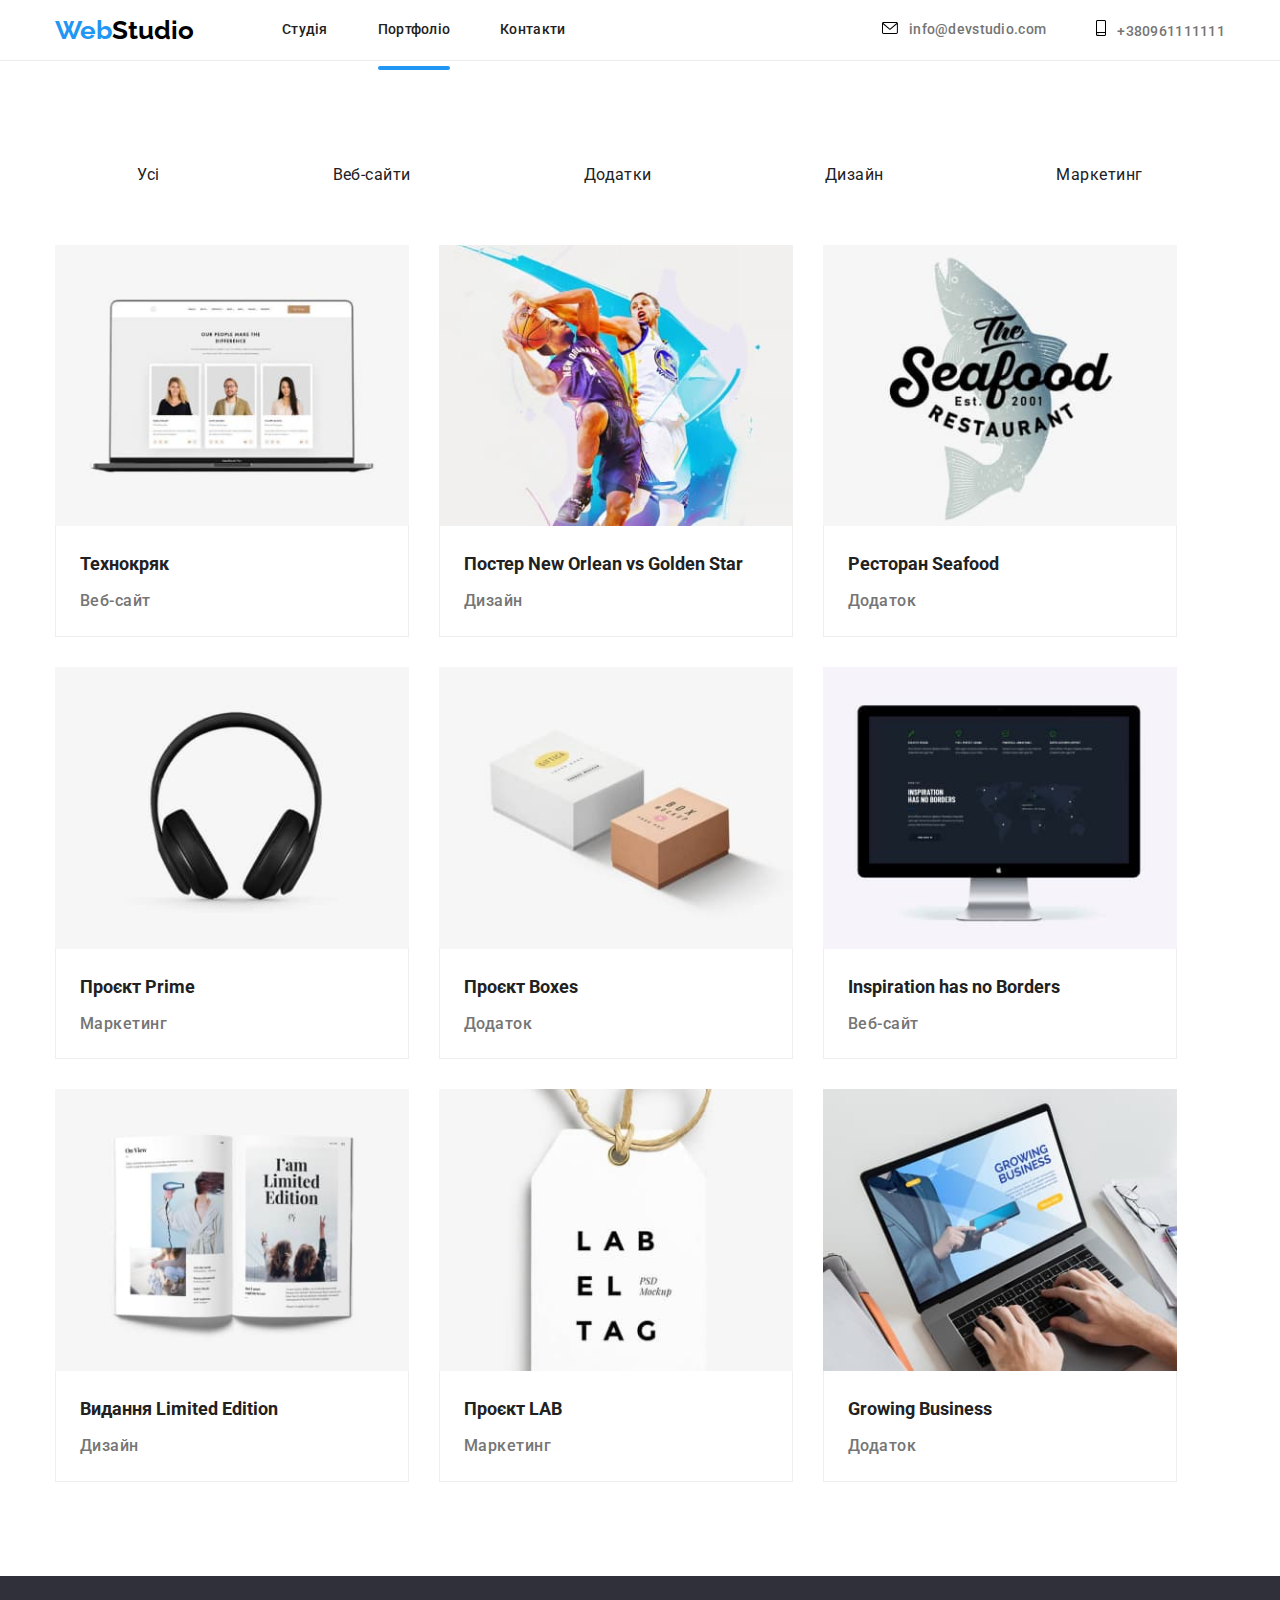
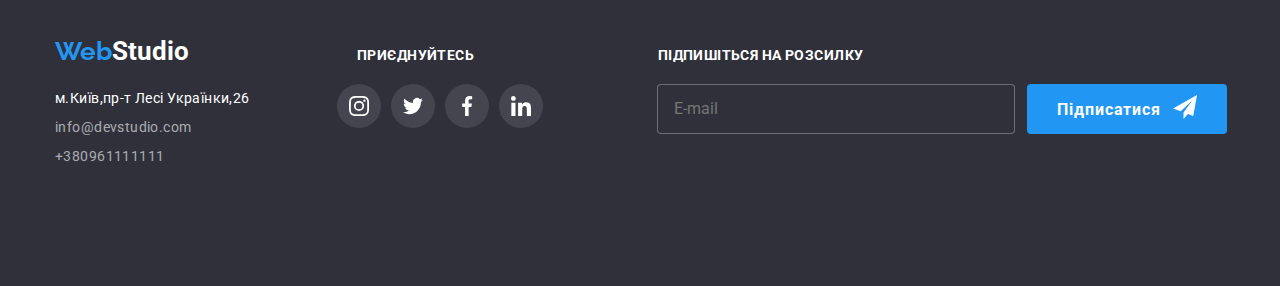
==== portfolio.html @ 284c0810 "адаптивна верствка" ====
<!DOCTYPE html>
<html lang="en">
  <head>
    <meta charset="UTF-8" />
    <meta http-equiv="X-UA-Compatible" content="IE=edge" />
    <meta name="viewport" content="width=device-width, initial-scale=1.0" />
 <link rel="preconnect" href="https://fonts.googleapis.com" />
    <link rel="preconnect" href="https://fonts.gstatic.com" crossorigin />
    <link
      href="https://fonts.googleapis.com/css2?family=Raleway:wght@700&family=Roboto:wght@400;500;700;900&display=swap"
      rel="stylesheet"
    />
    <title>Portfolio</title>
  
    <link
      rel="stylesheet"
      href="https://cdnjs.cloudflare.com/ajax/libs/modern-normalize/1.1.0/modern-normalize.min.css"
    />
    <link rel="stylesheet" href="./css/main.min.css" />
  </head>
  <body>
    
     <header class="section__header">
      <div class="container container__header">
        <nav class="navigation">
          <a lang="en" class="link logo___main" href="./index.html">
            <span class="logo">Web</span
            ><span class="logo logo__additional">Studio</span></a
          >
         
            <ul class="list navigation__menu">
            <li class="navigation__items">
              <a href="./index.html" class="link navigation__titles  link__navigation">
                Студія</a
              >
            </li>
            <li>
              <a href="./portfolio.html" class="link navigation__titles current
              link__navigation">
                Портфоліо
              </a>
            </li>

            <li>
              <a href="#" class="link navigation__titles link__navigation"> Контакти</a>
            </li>
          </ul>
        </nav>
      
         <ul class="list list__contacts">
          <li>
            <a
              href="mailto:info@devstudio.com"
              class="link__contacts contacts"
            >
              
              <svg class="contacts__icon envelope" width="16"
                  height="12">
                <use
                  href="./images/icons.svg#icon-envelope"
                  
                ></use>
              </svg>
              info@devstudio.com</a
            >
          </li>
          <li>
            <a href="tel:+380961111111" class="link__contacts contacts">
             <svg class="contacts__icon smartphone"  width="10"
                  height="16">
                <use
                  href="./images/icons.svg#icon-smartphone"
                 
                ></use>
              </svg>
              +380961111111</a
            >
          </li>
        </ul>
       
         <button type="button" class="menu__button js-open-menu"
        >
            <svg width="40" height="40">
              
            <use href="./images/icons.svg#icon-menu_40px-1"></use>
            </svg>
          </button>
      </div>
    </header>
    <main>
      <section class="portfolio__section">
        <div class="container">
          <h1 class="is-hidden">Портфоліо</h1>

          <ul class="list buttons__nav">
            <li>
              <button type="button" class="button__menu button__item">
                Усі
              </button>
            </li>
            <li>
              <button type="button" class="button__menu button-item">
                Веб-сайти
              </button>
            </li>

            <li>
              <button type="button" class="button__menu button-item">
                Додатки
              </button>
            </li>
            <li>
              <button type="button" class="button__menu button-item">
                Дизайн
              </button>
            </li>
            <li>
              <button type="button" class="button__menu button-item">
                Маркетинг
              </button>
            </li>
          </ul>

          <ul class="list card__set">
            <li class="card__item">
              <a href="#" class="card__link link">
                <div class="card__image">
  <picture>
<source 
srcset="./images/portfolio/technokryak_1x_desktop.jpg 1x, ./images/portfolio/technokryak_2x_desktop.jpg 2x"
media="(min-width: 1200px)">
<source 
 srcset="./images/portfolio/technokryak_1x_tablet.jpg  1x, ./images/portfolio/technokryak_2x_tablet.jpg  2x"
media="(min-width: 768px)">
<source 
srcset="./images/portfolio/technokryak_1x_mobile.jpg 1x, ./images/portfolio/technokryak_2x_mobile.jpg  2x"
media="(max-width: 767px)">
<img class="portfolio__image" 
src="./images/portfolio/technokryak_2x_mobile.jpg " 
 alt="сайт компанії на екрані
                  ноутбуку">
</picture>                
                 
                  <div class="card__overlay">
                    <p class="overlay__description">
                      Ресурс пропонує комплексні пропозиції з різним рівнем
                      функціоналу та сервісів. Все це дозволить відвідувачу
                      отримати вичерпні відомості про компанію чи приватну
                      особу.
                    </p>
                  </div>
                </div>

                <div class="card__title">
                  <h2 class="project__title">Технокряк</h2>
                  <p class="work__title">Веб-сайт</p>
                </div>
              </a>
            </li>

            <li class="card__item">
              <a href="#" class="card__link link">
                <div class="card__image">
 <picture>
<source 
srcset="./images/portfolio/poster_1x_desktop.jpg 1x, ./images/portfolio/poster_2x_desktop.jpg 2x"
media="(min-width: 1200px)">
<source 
 srcset="./images/portfolio/poster_1x_tablet.jpg  1x, ./images/portfolio/poster_2x_tablet.jpg  2x"
media="(min-width: 768px)">
<source 
srcset="./images/portfolio/poster_1x_mobile.jpg 1x, ./images/portfolio/poster_2x_mobile.jpg  2x"
media="(max-width: 767px)">
<img class="portfolio__image" 
src="./images/portfolio/poster_2x_mobile.jpg " 
 alt="постер баскетбольного матчу двох команд">
</picture>                    
                
                  <div class="card__overlay">
                    <p class="overlay__description">
                      Ресурс пропонує комплексні пропозиції з різним рівнем
                      функціоналу та сервісів. Все це дозволить відвідувачу
                      отримати вичерпні відомості про компанію чи приватну
                      особу.
                    </p>
                  </div>
                </div>

                <div class="card__title">
                  <h2 class="project__title">
                    Постер New Orlean vs Golden Star
                  </h2>
                  <p class="work__title">Дизайн</p>
                </div>
              </a>
            </li>
            <li class="card__item">
              <a href="#" class="card__link link">
                <div class="card__image">
 <picture>
<source 
srcset="./images/portfolio/restaurant_1x_desktop.jpg 1x, ./images/portfolio/restaurant_2x_desktop.jpg 2x"
media="(min-width: 1200px)">
<source 
 srcset="./images/portfolio/restaurant_1x_tablet.jpg  1x, ./images/portfolio/restaurant_2x_tablet.jpg  2x"
media="(min-width: 768px)">
<source 
srcset="./images/portfolio/restaurant_1x_mobile.jpg 1x, ./images/portfolio/restaurant_2x_mobile.jpg  2x"
media="(max-width: 767px)">
<img class="portfolio__image" 
src="./images/portfolio/restaurant_2x_mobile.jpg " 
 alt="додаток ресторану">
</picture>                   
                 
                  <div class="card__overlay">
                    <p class="overlay__description">
                      Ресурс пропонує комплексні пропозиції з різним рівнем
                      функціоналу та сервісів. Все це дозволить відвідувачу
                      отримати вичерпні відомості про компанію чи приватну
                      особу.
                    </p>
                  </div>
                </div>

                <div class="card__title">
                  <h2 class="project__title">Ресторан Seafood</h2>
                  <p class="work__title">Додаток</p>
                </div>
              </a>
            </li>
            <li class="card__item">
              <a href="#" class="card__link link">
                <div class="card__image">
 <picture>
<source 
srcset="./images/portfolio/headphones_1x_desktop.jpg 1x, ./images/portfolio/headphones_2x_desktop.jpg 2x"
media="(min-width: 1200px)">
<source 
 srcset="./images/portfolio/headphones_1x_tablet.jpg  1x, ./images/portfolio/headphones_2x_tablet.jpg  2x"
media="(min-width: 768px)">
<source 
srcset="./images/portfolio/headphones_1x_mobile.jpg 1x, ./images/portfolio/headphones_2x_mobile.jpg  2x"
media="(max-width: 767px)">
<img class="portfolio__image" 
src="./images/portfolio/headphones_2x_mobile.jpg " 
 alt="навушники">
</picture>                    
                 
                  <div class="card__overlay">
                    <p class="overlay__description">
                      Ресурс пропонує комплексні пропозиції з різним рівнем
                      функціоналу та сервісів. Все це дозволить відвідувачу
                      отримати вичерпні відомості про компанію чи приватну
                      особу.
                    </p>
                  </div>
                </div>

                <div class="card__title">
                  <h2 class="project__title">Проєкт Prime</h2>
                  <p class="work__title">Маркетинг</p>
                </div>
              </a>
            </li>
            <li class="card__item">
              <a href="#" class="card__link link">
                <div class="card__image">
  <picture>
<source 
srcset="./images/portfolio/boxes_1x_desktop.jpg 1x, ./images/portfolio/boxes_2x_desktop.jpg 2x"
media="(min-width: 1200px)">
<source 
 srcset="./images/portfolio/boxes_1x_tablet.jpg  1x, ./images/portfolio/boxes_2x_tablet.jpg  2x"
media="(min-width: 768px)">
<source 
srcset="./images/portfolio/boxes_1x_mobile.jpg 1x, ./images/portfolio/boxes_2x_mobile.jpg  2x"
media="(max-width: 767px)">
<img class="portfolio__image" 
src="./images/portfolio/boxes_2x_mobile.jpg " 
 alt="коробки">
</picture>                  
                
                  <div class="card__overlay">
                    <p class="overlay__description">
                      Ресурс пропонує комплексні пропозиції з різним рівнем
                      функціоналу та сервісів. Все це дозволить відвідувачу
                      отримати вичерпні відомості про компанію чи приватну
                      особу.
                    </p>
                  </div>
                </div>

                <div class="card__title">
                  <h2 class="project__title">Проєкт Boxes</h2>
                  <p class="work__title">Додаток</p>
                </div>
              </a>
            </li>
            <li class="card__item">
              <a href="#" class="card__link link">
                <div class="card__image">
   <picture>
<source 
srcset="./images/portfolio/computer_1x_desktop.jpg 1x, ./images/portfolio/computer_2x_desktop.jpg 2x"
media="(min-width: 1200px)">
<source 
 srcset="./images/portfolio/computer_1x_tablet.jpg  1x, ./images/portfolio/computer_2x_tablet.jpg  2x"
media="(min-width: 768px)">
<source 
srcset="./images/portfolio/computer_1x_mobile.jpg 1x, ./images/portfolio/computer_2x_mobile.jpg  2x"
media="(max-width: 767px)">
<img class="portfolio__image" 
src="./images/portfolio/computer_2x_mobile.jpg " 
 alt="комп'ютер">
</picture>                  
                  
                  <div class="card__overlay">
                    <p class="overlay__description">
                      Ресурс пропонує комплексні пропозиції з різним рівнем
                      функціоналу та сервісів. Все це дозволить відвідувачу
                      отримати вичерпні відомості про компанію чи приватну
                      особу.
                    </p>
                  </div>
                </div>

                <div class="card__title">
                  <h2 class="project__title">Inspiration has no Borders</h2>
                  <p class="work__title">Веб-сайт</p>
                </div>
              </a>
            </li>
            <li class="card__item">
              <a href="#" class="card__link link">
                <div class="card__image">
   <picture>
<source 
srcset="./images/portfolio/book_1x_desktop.jpg 1x, ./images/portfolio/book_2x_desktop.jpg 2x"
media="(min-width: 1200px)">
<source 
 srcset="./images/portfolio/book_1x_tablet.jpg  1x, ./images/portfolio/book_2x_tablet.jpg  2x"
media="(min-width: 768px)">
<source 
srcset="./images/portfolio/book_1x_mobile.jpg 1x, ./images/portfolio/book_2x_mobile.jpg  2x"
media="(max-width: 767px)">
<img class="portfolio__image" 
src="./images/portfolio/book_2x_mobile.jpg " 
 alt="розгорнута книга">
</picture>                    
               
                  <div class="card__overlay">
                    <p class="overlay__description">
                      Ресурс пропонує комплексні пропозиції з різним рівнем
                      функціоналу та сервісів. Все це дозволить відвідувачу
                      отримати вичерпні відомості про компанію чи приватну
                      особу.
                    </p>
                  </div>
                </div>

                <div class="card__title">
                  <h2 class="project__title">Видання Limited Edition</h2>
                  <p class="work__title">Дизайн</p>
                </div>
              </a>
            </li>
            <li class="card__item">
              <a href="#" class="card__link link">
                <div class="card__image">
   <picture>
<source 
srcset="./images/portfolio/label_1x_desktop.jpg 1x, ./images/portfolio/label_2x_desktop.jpg 2x"
media="(min-width: 1200px)">
<source 
 srcset="./images/portfolio/label_1x_tablet.jpg  1x, ./images/portfolio/label_2x_tablet.jpg  2x"
media="(min-width: 768px)">
<source 
srcset="./images/portfolio/label_1x_mobile.jpg 1x, ./images/portfolio/label_2x_mobile.jpg  2x"
media="(max-width: 767px)">
<img class="portfolio__image" 
src="./images/portfolio/label_2x_mobile.jpg " 
 alt="руки на клавіатурі ноутбуку">
</picture>                   
                 
                  <div class="card__overlay">
                    <p class="overlay__description">
                      Ресурс пропонує комплексні пропозиції з різним рівнем
                      функціоналу та сервісів. Все це дозволить відвідувачу
                      отримати вичерпні відомості про компанію чи приватну
                      особу.
                    </p>
                  </div>
                </div>

                <div class="card__title">
                  <h2 class="project__title">Проєкт LAB</h2>
                  <p class="work__title">Маркетинг</p>
                </div>
              </a>
            </li>
            <li class="card__item">
              <a href="#" class="card__link link">
                <div class="card__image">
  <picture>
<source 
srcset="./images/portfolio/hands_on_computer_1x_desktop.jpg 1x, ./images/portfolio/hands_on_computer_2x_desktop.jpg 2x"
media="(min-width: 1200px)">
<source 
 srcset="./images/portfolio/hands_on_computer_1x_tablet.jpg  1x, ./images/portfolio/hands_on_computer_2x_tablet.jpg  2x"
media="(min-width: 768px)">
<source 
srcset="./images/portfolio/hands_on_computer_1x_mobile.jpg 1x, ./images/portfolio/hands_on_computer_2x_mobile.jpg  2x"
media="(max-width: 767px)">
<img class="portfolio__image" 
src="./images/portfolio/hands_on_computer_2x_mobile.jpg " 
 alt="бейджик">
</picture>                    
                  
                  <div class="card__overlay">
                    <p class="overlay__description">
                      Ресурс пропонує комплексні пропозиції з різним рівнем
                      функціоналу та сервісів. Все це дозволить відвідувачу
                      отримати вичерпні відомості про компанію чи приватну
                      особу.
                    </p>
                  </div>
                </div>

                <div class="card__title">
                  <h2 class="project__title">Growing Business</h2>
                  <p class="work__title">Додаток</p>
                </div>
              </a>
            </li>
          </ul>
        </div>
      </section>
    </main>
     <footer class="footer">
      <div class="container box_footer">
        <div class="box">
         
          <div class="box__first">
            <div class="logo__footer">
              <a lang="en" href="./index.html" class="link">
                <span class="logo">Web</span
                ><span class="logo__specific">Studio</span></a
              >
            </div>
            <div class="conainer__address">
            <address>
              <ul class="list address__list">
                <li class="address__item">
                  <a
                    class="link link__map"
                    href="https://goo.gl/maps/CPtrU1FHBa2aNyZL9"
                    target="_blank"
                    rel="noopener noreferrer nofollow"
                  >
                    м.Київ,пр-т Лесі Українки,26</a
                  >
                </li>
                <li class="address__item">
                  <a class="link__mail" href="mailto:info@devstudio.com"
                    >info@devstudio.com</a
                  >
                </li>
                <li class="address__item">
                  <a class="link__phone" href="tel:+380961111111"
                    >+380961111111</a
                  >
                </li>
              </ul>
            </address>
            </div>
          </div>
          <div class="box__icons">
            <p class="footer__title footer__title--left">приєднуйтесь</p>
<ul class="list footer__list">
                  <li class="icon__item">
                    <a href="" class="link__icon">
                      <svg class="icon__footer"  width="20"
                          height="20">
                        <use
                          href="./images/icons.svg#icon-instagram"
                         
                        ></use>
                      </svg>
                    </a>
                  </li>
                  <li class="icon__item">
                    <a href="" class="link__icon">
                      <svg class="icon__footer"  width="20"
                          height="20">
                        <use
                          href="./images/icons.svg#icon-twitter"
                         
                        ></use>
                      </svg>
                    </a>
                  </li>
                  <li class="icon__item">
                    <a href="" class="link__icon">
                      <svg class="icon__footer" width="20"
                          height="20">
                        <use
                          href="./images/icons.svg#icon-facebook"
                         
                        ></use>
                      </svg>
                    </a>
                  </li>
                  <li class="icon__item">
                    <a href="" class="link__icon" >
                      <svg class="icon__footer" width="20"
                          height="20">
                        <use
                          href="./images/icons.svg#icon-linkedin"
                          
                        ></use>
                      </svg>
                    </a>
                  </li>
                </ul>
            

        </div>
      </div>
     
      <div class="box__form">
      <p class="footer__title footer__title--right">Підпишіться на розсилку</p>
      
      <form  class="footer__form">

<input type="email" id="mail" name="user-email" class="field__footer" placeholder="E-mail">

<button type="submit" class="button__footer">
Підписатися
<svg width="24" height="24">
  <use href="./images/icons.svg#icon-icon-send-3-1" ></use>
</svg>
</button>
</div>
</div>
      </form>
  
    </footer>
       <div class="mobile__menu js-menu-container">
      <div class="mobile__container">
      <button type="button" class="mobile__button js-close-menu">
        <svg class="icon__button" width="18.67" height="18.67">
          <use href="./images/icons.svg#icon-close_40px-2-1"></use>
      </svg>
        </button>
        
<ul class="list mobile__list">
            <li class="menu__items">
              <a href="./index.html" class="link mobile__link">
                Студія</a
              >
            </li>
            <li class="menu__items">
              <a href="./portfolio.html" class="link mobile__link">
                Портфоліо
              </a>
            </li>

            <li class="menu__items">
              <a href="#" class="link mobile__link"> Контакти</a>
            </li>
          </ul>
           <ul class="list contacts__list">
          <li class="contacts__item">
            <a
              href="mailto:info@devstudio.com"
              class="link contacts__link"
            >
              
             
              info@devstudio.com</a
            >
          </li>
          <li class="contacts__item">
            <a href="tel:+380961111111" class="link contacts__link">
            
              +380961111111</a
            >
          </li>
        </ul>
        <ul class="list networks__list">
         <li class="networks__item">
          <a href="#" class="link network__link">Instagram</a>
         <div class="line"></div>
         </li>
<li class="networks__item">
          <a href="#" class="link network__link">Twitter</a>
          <div class="line"></div>
         </li>
        
        <li class="networks__item">
          <a href="#" class="link network__link">Facebook</a>
               <div class="line"></div>
         </li>
         <li class="networks__item">
          <a href="#" class="link network__link">LinkedIn</a>
               
         </li>
         </ul>
         </div>
    </div>
        <script src="./js/mobile-menu.js"></script>
  </body>
</html>
---- css/main.min.css ----
:root{--base-color: #212121;--additional-color: #2196F3;--accent-color: #000000;--text-color: #757575;--attribute-color: #FFFFFF;--section-color: #2F303A;--contacts-color: rgba(255, 255, 255, 0.6);--shade-color: #F5F4FA;--portfolio-color: #F5F5F5;--button-active: #188CE8;--border-color: #ECECEC;--secondary-border: #EEEEEE;--icon-color: #AFB1B8;--background-icon: rgba(255, 255, 255, 0.1);--transition-timing-function: cubic-bezier(0.4, 0, 0.2, 1);--transition-duration: 250ms}body{font-family:"Roboto",sans-serif;font-weight:500;color:var(--base-color);background-color:var(--attribute-color)}h1,h2,h3,h4,h5,h6,p,ul{margin:0;padding:0}img{display:block;max-width:100%;height:auto}.is-hidden{position:absolute;width:1px;height:1px;margin:-1px;padding:0;overflow:hidden;border:0;clip:rect(0 0 0 0)}a{text-decoration:none}.list{list-style-type:none}.link{text-decoration:none}.is-hidden{position:absolute;width:1px;height:1px;margin:-1px;padding:0;overflow:hidden;border:0;clip:rect(0 0 0 0)}.section__header{background-color:var(--attribute-color);border-bottom:1px solid var(--border-color)}@media screen and (max-width: 479px){.container__header{width:320px}}@media screen and (min-width: 480px){.container__header{display:-webkit-box;display:-ms-flexbox;display:flex;-webkit-box-align:center;-ms-flex-align:center;align-items:center;height:60px}}@media screen and (min-width: 768px){.container__header{width:768px}}@media screen and (min-width: 1200px){.container__header{width:1200px;-webkit-box-align:center;-ms-flex-align:center;align-items:center}}@media screen and (max-width: 767px){.navigation__menu{display:none}}@media screen and (min-width: 768px){.navigation__menu{display:-webkit-box;display:-ms-flexbox;display:flex;gap:50px;-webkit-box-pack:justify;-ms-flex-pack:justify;justify-content:space-between;-webkit-box-align:center;-ms-flex-align:center;align-items:center}}@media screen and (max-width: 767px){.list__contacts{display:none}}@media screen and (min-width: 768px){.list__contacts{display:block;padding:21px 0px}}@media screen and (min-width: 1200px){.list__contacts{display:-webkit-box;display:-ms-flexbox;display:flex;gap:50px}}.list__contacts:focus{color:var(--additional-color)}.list__contacts:hover{color:var(--additional-color)}@media screen and (min-width: 767px){.menu__button{display:none}}@media screen and (min-width: 768px){.navigation{display:-webkit-box;display:-ms-flexbox;display:flex;margin-right:auto;-webkit-box-align:center;-ms-flex-align:center;align-items:center}}@media screen and (min-width: 768px){.link__navigation{display:block;padding:32px 0px}}@media screen and (max-width: 767px){.logo___main{margin-top:16px;margin-bottom:16px}}@media screen and (min-width: 768px){.logo___main{margin:26px 88px 26px 0px}}.navigation__titles{font-size:14px;letter-spacing:.02em;line-height:1.14;color:var(--base-color);-webkit-transition-property:color;transition-property:color;-webkit-transition-duration:var(--transition-duration);transition-duration:var(--transition-duration);-webkit-transition-timing-function:var(--transition-timing-function);transition-timing-function:var(--transition-timing-function)}.navigation__titles:focus{color:var(--additional-color)}.navigation__titles:hover{color:var(--additional-color)}.link__contacts{font-size:14px;line-height:1.14;letter-spacing:.02em;color:var(--text-color);-webkit-transition-property:color;transition-property:color;-webkit-transition-duration:var(--transition-duration);transition-duration:var(--transition-duration);-webkit-transition-timing-function:var(--transition-timing-function);transition-timing-function:var(--transition-timing-function)}.link__contacts:focus{color:var(--additional-color)}.link__contacts:hover{color:var(--additional-color)}.contacts__icon{margin-right:8px;-webkit-transition-property:fill;transition-property:fill;-webkit-transition-duration:var(--transition-duration);transition-duration:var(--transition-duration);-webkit-transition-timing-function:var(--transition-timing-function);transition-timing-function:var(--transition-timing-function)}.link__contacts:focus .contacts__icon{fill:var(--additional-color)}.link__contacts:hover .contacts__icon{fill:var(--additional-color)}.current{position:relative}.current::after{content:"";position:absolute;bottom:0;left:0;width:100%;height:4px;background:var(--additional-color);border-radius:2px}.mobile__menu{padding:48px 40px;position:fixed;display:none;width:100%;height:100%;background-color:var(--attribute-color);position:fixed;top:0;left:0;z-index:1}.mobile__menu.is-open{display:block}.menu__items:last-child{margin-bottom:306px}.menu__items{margin-bottom:32px}.mobile__link{font-size:40px;line-height:1.18;letter-spacing:.02em;color:var(--base-color);-webkit-transition-property:color;transition-property:color;-webkit-transition-duration:var(--transition-duration);transition-duration:var(--transition-duration);-webkit-transition-timing-function:var(--transition-timing-function);transition-timing-function:var(--transition-timing-function)}.mobile__link:focus{color:var(--additional-color)}.mobile__link:hover{color:var(--additional-color)}.contacts__link{font-size:34px;line-height:1.18;letter-spacing:.02em;color:var(--text-color);-webkit-transition-property:color;transition-property:color;-webkit-transition-duration:var(--transition-duration);transition-duration:var(--transition-duration);-webkit-transition-timing-function:var(--transition-timing-function);transition-timing-function:var(--transition-timing-function)}.contacts__link:focus{color:var(--additional-color)}.contacts__link:hover{color:var(--additional-color)}.contacts__item{margin-bottom:32px}.contacts__item:last-child{margin-bottom:64px}.network__link{position:relative;font-size:18px;line-height:1.22;letter-spacing:.02em;color:var(--additional-color)}.network__link:not(:last-child)::after{position:absolute;content:"";top:0px;right:-10px;width:1px;height:22px;background-color:rgba(33,33,33,.2)}.networks__list{display:-webkit-box;display:-ms-flexbox;display:flex;gap:20px}.icon__button{width:40px;height:40px}.mobile__button{position:absolute;right:15px;top:10px;display:-webkit-box;display:-ms-flexbox;display:flex;background-color:var(--attribute-color);border-radius:50%;border:1px solid rgba(0,0,0,.1);width:40px;height:40px;cursor:pointer;-webkit-box-align:center;-ms-flex-align:center;align-items:center;-webkit-box-pack:center;-ms-flex-pack:center;justify-content:center;-webkit-transition-property:fill;transition-property:fill;-webkit-transition-duration:var(--transition-duration);transition-duration:var(--transition-duration);-webkit-transition-timing-function:var(--transition-timing-function);transition-timing-function:var(--transition-timing-function)}.mobile__button:focus .icon__button{fill:var(--additional-color)}.mobile__button:hover .icon__button{fill:var(--additional-color)}.menu__button{background-color:var(--attribute-color);border:1px solid rgba(0,0,0,0);margin-left:auto}.container{margin:0 auto;padding-left:15px;padding-right:15px;max-width:480px}@media screen and (max-width: 479px){.container{max-width:480px}}@media screen and (min-width: 768px){.container{max-width:768px}}@media screen and (min-width: 1200px){.container{max-width:1200px}}.logo{font-family:"Raleway",sans-serif;font-style:normal;font-weight:700;font-size:26px;line-height:1.19;text-decoration:none;color:var(--additional-color)}.logo__additional{font-weight:700;font-size:26px;line-height:1.19;text-decoration:none;color:var(--accent-color)}@media screen and (max-width: 767px){.logo__additional{line-height:1.17;font-size:24px}}.logo__specific{font-weight:700;font-size:26px;line-height:1.19;color:var(--attribute-color);margin-bottom:30px}@media screen and (max-width: 767px){.logo__specific{font-size:24px;line-height:1.17}}@media screen and (max-width: 767px){.logo___main{font-size:24px;line-height:1.17;letter-spacing:.03;margin-top:16px;margin-bottom:16px}}.section__hero{background-color:var(--section-color)}.hero__title{font-weight:900;font-size:26px;line-height:1.61;letter-spacing:.06em;text-transform:uppercase;color:var(--attribute-color)}@media screen and (max-width: 767px){.hero__title{text-align:center;margin-top:0;margin-bottom:30px}}@media screen and (min-width: 768px){.hero__title{width:360px;margin-left:189px;margin-right:189px;text-align:center;margin-bottom:30px}}@media screen and (min-width: 1200px){.hero__title{font-size:44px;line-height:1.36;width:696px;margin-left:auto;margin-right:auto}}.button__primary{display:-webkit-box;display:-ms-flexbox;display:flex;-webkit-box-pack:center;-ms-flex-pack:center;justify-content:center;-webkit-box-align:center;-ms-flex-align:center;align-items:center;white-space:nowrap;margin-left:auto;margin-right:auto;-webkit-transition-property:background-color,-webkit-box-shadow;transition-property:background-color,-webkit-box-shadow;transition-property:background-color,box-shadow;transition-property:background-color,box-shadow,-webkit-box-shadow;-webkit-transition-duration:var(--transition-duration);transition-duration:var(--transition-duration);-webkit-transition-timing-function:var(--transition-timing-function);transition-timing-function:var(--transition-timing-function)}.button__primary:hover{background-color:var(--button-active);-webkit-box-shadow:0px 4p 4px rgba(0,0,0,.15);box-shadow:0px 4p 4px rgba(0,0,0,.15)}.button__primary:focus{background-color:var(--button-active);-webkit-box-shadow:0px 4p 4px rgba(0,0,0,.15);box-shadow:0px 4p 4px rgba(0,0,0,.15)}.backdrop{position:fixed;top:0;left:0;width:100%;height:100%;background-color:rgba(0,0,0,.2);-webkit-transition-property:opacity,visibility,-webkit-box-shadow;transition-property:opacity,visibility,-webkit-box-shadow;transition-property:opacity,visibility,box-shadow;transition-property:opacity,visibility,box-shadow,-webkit-box-shadow;-webkit-transition-duration:var(--transition-duration);transition-duration:var(--transition-duration);-webkit-transition-timing-function:var(--transition-timing-function);transition-timing-function:var(--transition-timing-function)}.modal{padding:40px;position:absolute;top:50%;left:50%;-webkit-transform:translate(-50%, -50%);transform:translate(-50%, -50%);background-color:var(--attribute-color);width:450px;height:609px;-webkit-box-shadow:0px 1px 3px rgba(0,0,0,.12),0px 1px 1px rgba(0,0,0,.14),0px 2px 1px rgba(0,0,0,.2);box-shadow:0px 1px 3px rgba(0,0,0,.12),0px 1px 1px rgba(0,0,0,.14),0px 2px 1px rgba(0,0,0,.2);border-radius:4px}@media screen and (min-width: 1200px){.modal{width:528px;height:581px}}.close__button{position:absolute;right:8px;top:8px;display:-webkit-box;display:-ms-flexbox;display:flex;background-color:var(--attribute-color);border-radius:50%;border:1px solid rgba(0,0,0,.1);width:30px;height:30px;cursor:pointer;-webkit-box-align:center;-ms-flex-align:center;align-items:center;-webkit-box-pack:center;-ms-flex-pack:center;justify-content:center;-webkit-transition-property:fill;transition-property:fill;-webkit-transition-duration:var(--transition-duration);transition-duration:var(--transition-duration);-webkit-transition-timing-function:var(--transition-timing-function);transition-timing-function:var(--transition-timing-function)}.close__button:focus{fill:var(--additional-color)}.close__button:hover{fill:var(--additional-color)}.close__button .close__button:focus .close__btn{fill:var(--additional-color)}.close__button:focus .close__btn{fill:var(--additional-color)}.close__button:focus .close__btn{fill:var(--additional-color)}.close__button:hover .close__btn{fill:var(--additional-color)}.modal__title{font-weight:700;font-size:20px;line-height:1.5;text-align:center;letter-spacing:.03em;color:var(--base-color);margin-bottom:12px}@media screen and (min-width: 1200px){.modal__title{line-height:1.15}}.person__data{display:block;font-weight:400;font-size:12px;line-height:1.17;letter-spacing:.01em;color:var(--text-color)}@media screen and (min-width: 1200px){.person__data{margin-bottom:4px}}.container__modal{margin-bottom:10px}.field{display:block;width:100%;height:40px;border:1px solid rgba(33,33,33,.2);border-radius:4px;outline:none;padding:11px 11px 11px 35px;-webkit-transition-property:border-color;transition-property:border-color;-webkit-transition-duration:var(--transition-duration);transition-duration:var(--transition-duration);-webkit-transition-timing-function:var(--transition-timing-function);transition-timing-function:var(--transition-timing-function)}.field:focus{border-color:var(--additional-color)}.field:focus+.icon__data{fill:var(--additional-color)}.comments__field{width:100%;display:block;height:120px;padding:12px 16px;resize:none;border:1px solid rgba(33,33,33,.2);border-radius:4px;outline:none;-webkit-transition-property:border-color;transition-property:border-color;-webkit-transition-duration:var(--transition-duration);transition-duration:var(--transition-duration);-webkit-transition-timing-function:var(--transition-timing-function);transition-timing-function:var(--transition-timing-function)}.comments__field:focus{border-color:var(--additional-color)}.comments__field::-webkit-input-placeholder{font-weight:400;font-size:12px;line-height:1.17;letter-spacing:.01em;color:rgba(117,117,117,.5)}.comments__field::-moz-placeholder{font-weight:400;font-size:12px;line-height:1.17;letter-spacing:.01em;color:rgba(117,117,117,.5)}.comments__field:-ms-input-placeholder{font-weight:400;font-size:12px;line-height:1.17;letter-spacing:.01em;color:rgba(117,117,117,.5)}.comments__field::-ms-input-placeholder{font-weight:400;font-size:12px;line-height:1.17;letter-spacing:.01em;color:rgba(117,117,117,.5)}.comments__field::placeholder{font-weight:400;font-size:12px;line-height:1.17;letter-spacing:.01em;color:rgba(117,117,117,.5)}.textarea__container{margin-bottom:20px}.checkbox__container{margin-bottom:31px}@media screen and (min-width: 1200px){.checkbox__container{margin-left:13px}}.input{-webkit-appearance:none;-moz-appearance:none;appearance:none}.label__input{position:relative;display:-webkit-box;display:-ms-flexbox;display:flex;font-style:normal;-webkit-box-align:center;-ms-flex-align:center;align-items:center;font-weight:400;font-size:12px;line-height:1.17;letter-spacing:.03em;color:var(--text-color);padding-left:20px}@media screen and (min-width: 1200px){.label__input{line-height:1.71;font-size:14px}}.contract__link{margin:0;padding:0;font-weight:400;font-size:12px;line-height:1.17;letter-spacing:.03em;color:var(--additional-color);text-decoration:underline}.input::before{position:absolute;content:"";width:16px;height:15px;border:1px solid var(--base-color);left:0;top:50%;-webkit-transform:translateY(-50%);transform:translateY(-50%)}.icon__modal{position:absolute;width:16px;height:15px;left:0;top:50%;-webkit-transform:translateY(-50%);transform:translateY(-50%);transform:translateY(-50%);opacity:0;-webkit-transition-property:fill,opacity,background-color;transition-property:fill,opacity,background-color;-webkit-transition-duration:var(--transition-duration);transition-duration:var(--transition-duration);-webkit-transition-timing-function:var(--transition-timing-function);transition-timing-function:var(--transition-timing-function)}.input:checked+.icon__modal{opacity:1;fill:var(--attribute-color);background-color:var(--additional-color)}.button__form{width:200px;padding:10px 52px;color:var(--attribute-color);font-weight:700;font-size:16px;line-height:1.87;text-align:center;letter-spacing:.06em;background:var(--additional-color);-webkit-box-shadow:0px 4px 4px rgba(0,0,0,.15);box-shadow:0px 4px 4px rgba(0,0,0,.15);cursor:pointer;border-radius:4px;border:rgba(0,0,0,0);margin-left:85px;margin-right:85px;-webkit-transition-property:background-color,-webkit-box-shadow;transition-property:background-color,-webkit-box-shadow;transition-property:background-color,box-shadow;transition-property:background-color,box-shadow,-webkit-box-shadow;-webkit-transition-duration:var(--transition-duration);transition-duration:var(--transition-duration);-webkit-transition-timing-function:var(--transition-timing-function);transition-timing-function:var(--transition-timing-function)}@media screen and (min-width: 1200px){.button__form{margin-left:124px;margin-right:124px}}.button__form:focus{background-color:var(--button-active);-webkit-box-shadow:0px 4p 4px rgba(0,0,0,.15);box-shadow:0px 4p 4px rgba(0,0,0,.15)}.button__form:hover{background-color:var(--button-active);-webkit-box-shadow:0px 4p 4px rgba(0,0,0,.15);box-shadow:0px 4p 4px rgba(0,0,0,.15);background-color:var(--button-active);box-shadow:0px 4p 4px rgba(0,0,0,.15)}.icon__wrapper{position:relative}.icon__data{position:absolute;width:18px;height:18px;left:12px;top:50%;-webkit-transform:translateY(-50%);transform:translateY(-50%);-webkit-transition-property:fill;transition-property:fill;-webkit-transition-duration:var(--transition-duration);transition-duration:var(--transition-duration);-webkit-transition-timing-function:var(--transition-timing-function);transition-timing-function:var(--transition-timing-function)}.icon__data:focus{fill:var(--additional-color)}.icon__data:hover{fill:var(--additional-color)}.overlay{padding:118px 0px;margin:0px auto;max-width:1600px;height:auto;background-repeat:no-repeat;background-position:center;background-size:cover}@media screen and (max-width: 480px){.overlay{background-image:-webkit-gradient(linear, left top, right top, from(rgba(47, 48, 58, 0.4)), to(rgba(47, 48, 58, 0.4))),url(../images/hero/hero1x_mobile.jpg);background-image:linear-gradient(to right, rgba(47, 48, 58, 0.4), rgba(47, 48, 58, 0.4)),url(../images/hero/hero1x_mobile.jpg)}}@media screen and (max-width: 767px),(min-device-pixel-ratio: 2),(-webkit-min-device-pixel-ratio: 2),(min-resolution: 192dpi),(min-resolution: 2dppx){.overlay{background-image:-webkit-gradient(linear, left top, right top, from(rgba(47, 48, 58, 0.4)), to(rgba(47, 48, 58, 0.4))),url(../images/hero/hero2x_m.jpg);background-image:linear-gradient(to right, rgba(47, 48, 58, 0.4), rgba(47, 48, 58, 0.4)),url(../images/hero/hero2x_m.jpg)}}@media screen and (min-width: 768px){.overlay{background-image:-webkit-gradient(linear, left top, right top, from(rgba(47, 48, 58, 0.4)), to(rgba(47, 48, 58, 0.4))),url(../images/hero/hero1x_tablet.jpg);background-image:linear-gradient(to right, rgba(47, 48, 58, 0.4), rgba(47, 48, 58, 0.4)),url(../images/hero/hero1x_tablet.jpg)}}@media(min-width: 768px),(min-device-pixel-ratio: 2),(-webkit-min-device-pixel-ratio: 2),(min-resolution: 192dpi),(min-resolution: 2dppx){.overlay{background-image:-webkit-gradient(linear, left top, right top, from(rgba(47, 48, 58, 0.4)), to(rgba(47, 48, 58, 0.4))),url(../images/hero/hero2x_tablet.jpg);background-image:linear-gradient(to right, rgba(47, 48, 58, 0.4), rgba(47, 48, 58, 0.4)),url(../images/hero/hero2x_tablet.jpg)}}@media screen and (min-width: 1200px){.overlay{padding:200px 0px;background-image:-webkit-gradient(linear, left top, right top, from(rgba(47, 48, 58, 0.4)), to(rgba(47, 48, 58, 0.4))),url(../images/hero/hero1x\ _desktop.jpg);background-image:linear-gradient(to right, rgba(47, 48, 58, 0.4), rgba(47, 48, 58, 0.4)),url(../images/hero/hero1x\ _desktop.jpg)}}@media(min-width: 1200px),(min-device-pixel-ratio: 2),(-webkit-min-device-pixel-ratio: 2),(min-resolution: 192dpi),(min-resolution: 2dppx){.overlay{background-image:-webkit-gradient(linear, left top, right top, from(rgba(47, 48, 58, 0.4)), to(rgba(47, 48, 58, 0.4))),url(../images/hero/hero2x_desktop.jpg);background-image:linear-gradient(to right, rgba(47, 48, 58, 0.4), rgba(47, 48, 58, 0.4)),url(../images/hero/hero2x_desktop.jpg)}}.button,.button__footer,.button__primary{background-color:var(--additional-color);color:var(--attribute-color);font-style:inherit;font-weight:700;font-size:16px;line-height:1.87;text-align:center;padding:10px 24px;width:200px;height:50px;border:1px solid rgba(0,0,0,0);border-radius:4px;letter-spacing:.06em}.section__benefits{padding-top:60px;padding-bottom:60px}@media screen and (min-width: 1200px){.section__benefits{padding:94px 0px}}@media screen and (max-width: 479px){.benefits__items{width:290px;margin-bottom:30px}}@media screen and (min-width: 480px){.benefits__items{width:450px;margin-bottom:30px}}@media screen and (min-width: 768px){.benefits__items{width:354px;margin-bottom:30px}.benefits__items:nth-child(1){margin-right:30px}.benefits__items:nth-child(3){margin-right:30px}}@media screen and (min-width: 1200px){.benefits__items{width:270px}.benefits__items:nth-child(1){margin-right:0}.benefits__items:nth-child(3){margin-right:0}}@media screen and (max-width: 767px){.benefits__items:not:last-child{margin-bottom:30px}}.benefits__icon{width:70px;height:70px}.benefits__title{font-weight:700;font-size:14px;line-height:1.14;letter-spacing:.03em;text-transform:uppercase;text-align:center;margin-top:30px}@media screen and (min-width: 768px){.benefits__title{margin-bottom:10px}}@media screen and (min-width: 1200px){.benefits__title{line-height:1.17}}.discription__benefits{font-weight:400;font-size:14px;line-height:1.71;letter-spacing:.03em;color:var(--text-color)}.benefits{height:120px;display:-webkit-box;display:-ms-flexbox;display:flex;-webkit-box-pack:center;-ms-flex-pack:center;justify-content:center;-webkit-box-align:center;-ms-flex-align:center;align-items:center;background-color:var(--shade-color);border-radius:4px}@media screen and (max-width: 767px){.benefits{margin-bottom:30px}}@media screen and (min-width: 768px){.list__benefits{display:-webkit-box;display:-ms-flexbox;display:flex;-ms-flex-wrap:wrap;flex-wrap:wrap}}@media screen and (min-width: 1200px){.list__benefits{gap:30px}}.activity__section{padding:0px 0px 94px 0px}@media screen and (max-width: 1199px){.activity__section{display:none}}.picture__title{margin:0;font-weight:700;font-size:14px;line-height:1.14;text-align:center;letter-spacing:.03em;text-transform:uppercase;color:var(--attribute-color)}.list__activity{display:-webkit-box;display:-ms-flexbox;display:flex;gap:30px}.activity__item{width:370px;position:relative}.activity{position:absolute;left:0;right:0;bottom:0;width:370px;height:70px;background-color:rgba(47,48,58,.8);display:-webkit-box;display:-ms-flexbox;display:flex;-webkit-box-align:center;-ms-flex-align:center;align-items:center;-webkit-box-pack:center;-ms-flex-pack:center;justify-content:center}.activity__title{font-weight:700;font-size:36px;line-height:1.17;letter-spacing:.03em;text-align:center;margin-top:0;margin-bottom:50px;text-align:center;color:var(--base-color)}.team__section{padding:60px 0px;background-color:var(--shade-color)}@media screen and (min-width: 1200px){.team__section{padding:94px 0px}}@media screen and (max-width: 767px){.team__card{width:450px}}@media screen and (min-width: 768px){.team__card{width:354px}}@media screen and (min-width: 1200px){.team__card{width:270px}}.team__title{font-weight:700;font-size:36px;line-height:1.17;letter-spacing:.03em;text-align:center;margin-top:0;margin-bottom:50px}.team__item{padding-top:30px;padding-bottom:24px;text-align:center;-webkit-box-shadow:0px 1px 3px rgba(0,0,0,.12),0px 1px 1px rgba(0,0,0,.14),0px 2px 1px rgba(0,0,0,.2);box-shadow:0px 1px 3px rgba(0,0,0,.12),0px 1px 1px rgba(0,0,0,.14),0px 2px 1px rgba(0,0,0,.2);border-radius:0px 0px 4px 4px;background:var(--attribute-color)}.person__title{font-size:16px;line-height:1.19;letter-spacing:.03em;margin-top:0px;margin-bottom:10px}@media screen and (min-width: 1200px){.person__title{line-height:1.17;margin-top:30px}}.post__title{font-weight:400;font-size:16px;line-height:1.19;letter-spacing:.03em;color:var(--text-color)}@media screen and (min-width: 1200px){.post__title{line-height:1.17}}.icon__list{display:-webkit-box;display:-ms-flexbox;display:flex;gap:10px;margin-top:16px;-webkit-box-pack:center;-ms-flex-pack:center;justify-content:center}.icon__item{width:44px;height:44px}.link__icon{display:-webkit-box;display:-ms-flexbox;display:flex;width:44px;height:44px;border-radius:50%;background-color:var(--background-icon);-webkit-box-pack:center;-ms-flex-pack:center;justify-content:center;-webkit-box-align:center;-ms-flex-align:center;align-items:center;-webkit-transition-property:fill,background-color;transition-property:fill,background-color;-webkit-transition-duration:var(--transition-duration);transition-duration:var(--transition-duration);-webkit-transition-timing-function:var(--transition-timing-function);transition-timing-function:var(--transition-timing-function)}.link__icon:hover{background-color:var(--additional-color)}.link__icon:focus{background-color:var(--additional-color)}.icon{width:20px;height:20px;fill:var(--icon-color)}.link__icon:hover .icon{fill:var(--attribute-color)}.link__icon:focus .icon{fill:var(--attribute-color)}.list__team{display:-webkit-box;display:-ms-flexbox;display:flex;-ms-flex-wrap:wrap;flex-wrap:wrap;gap:30px}.section__clients{padding:60px 0px;border-color:var(--attribute-color)}@media screen and (min-width: 1200px){.section__clients{padding:94px 0px}}.clients__title{text-align:center;font-weight:700;font-size:36px;line-height:1.17;text-align:center;letter-spacing:.03em;color:var(--base-color);margin-bottom:30px}.list__clients{display:-webkit-box;display:-ms-flexbox;display:flex;gap:30px;-ms-flex-wrap:wrap;flex-wrap:wrap}.clients__link{display:-webkit-box;display:-ms-flexbox;display:flex;-webkit-box-align:center;-ms-flex-align:center;align-items:center;-webkit-box-pack:center;-ms-flex-pack:center;justify-content:center;width:210px;height:92px;border:1px solid var(--icon-color);border-radius:4px;-webkit-transition-property:border;transition-property:border;-webkit-transition-duration:var(--transition-duration);transition-duration:var(--transition-duration);-webkit-transition-timing-function:var(--transition-timing-function);transition-timing-function:var(--transition-timing-function)}.clients__link:hover{border:1px solid var(--additional-color);fill:var(--additional-color)}.clients__link:focus{border:1px solid var(--additional-color);fill:var(--additional-color)}@media screen and (max-width: 479px){.clients__link{width:290px}}@media screen and (min-width: 768px){.clients__link{width:226px}}@media screen and (min-width: 1200px){.clients__link{width:170px}}.clients__icon{display:block;width:106px;height:60px;-webkit-transition-property:fill;transition-property:fill;-webkit-transition-duration:var(--transition-duration);transition-duration:var(--transition-duration);-webkit-transition-timing-function:var(--transition-timing-function);transition-timing-function:var(--transition-timing-function)}@media screen and (max-width: 479px){.clients__item{width:290px}}@media screen and (min-width: 480px){.clients__item{width:210px;height:92px}}@media screen and (min-width: 768px){.clients__item{width:226px;height:92px}}@media screen and (min-width: 1200px){.clients__item{width:170px;height:92px}}.footer{background-color:var(--section-color);padding:60px 0px}@media screen and (max-width: 479px){.box__footer{width:320px}}.link__map{font-style:normal;font-weight:400;font-size:14px;line-height:1.71;letter-spacing:.03em;color:var(--attribute-color)}.link__mail,.link__phone{font-style:normal;font-weight:400;font-size:14px;line-height:1.71;letter-spacing:.03em;color:var(--contacts-color);-webkit-transition-property:color;transition-property:color;-webkit-transition-duration:var(--transition-duration);transition-duration:var(--transition-duration);-webkit-transition-timing-function:var(--transition-timing-function);transition-timing-function:var(--transition-timing-function)}.link__mail:hover,.link__phone:hover{color:var(--additional-color)}.link__mail:focus,.link__phone:focus{color:var(--additional-color)}.footer__title,.footer__title--left{font-weight:700;font-size:14px;line-height:1.14;letter-spacing:.03em;text-transform:uppercase;color:var(--attribute-color)}@media screen and (max-width: 480px){.footer__title--left{text-align:center}}@media screen and (max-width: 767px){.footer__title--left{text-align:center;margin-bottom:20px}}@media screen and (min-width: 768px){.footer__title--left{margin-right:234px;margin-bottom:20px}}@media screen and (min-width: 1200px){.footer__title--left{margin-right:183px}}.box__first{margin-bottom:60px}@media screen and (max-width: 767px){.logo__footer{margin-bottom:30px;text-align:center}}@media(min-width: 768px){.logo__footer{margin-left:100px;margin-right:0;margin-bottom:20px}}@media screen and (min-width: 1200px){.logo__footer{margin-left:0px;margin-right:156px}}.footer__list{display:-webkit-box;display:-ms-flexbox;display:flex;gap:10px}@media screen and (max-width: 479px){.footer__list{-webkit-box-pack:center;-ms-flex-pack:center;justify-content:center}}@media screen and (min-width: 480px){.footer__list{margin-left:122px;margin-right:122px}}@media screen and (min-width: 768px){.footer__list{margin-left:-20px;margin-right:74px}}@media screen and (min-width: 1200px){.footer__list{margin-right:93px}}.address__list{margin-left:109px;margin-right:109px;text-align:center}@media screen and (max-width: 479px){.address__list{margin-left:auto;margin-right:auto}}@media screen and (min-width: 768px){.address__list{margin-left:61px}}@media screen and (min-width: 1200px){.address__list{text-align:left;margin-left:0px;margin-right:70px}}.address__item{width:232px;height:21px;margin-bottom:8px}.address__item:last-child{margin-bottom:0}.link__icon{display:-webkit-box;display:-ms-flexbox;display:flex;width:44px;height:44px;border-radius:50%;background-color:var(--background-icon);-webkit-box-pack:center;-ms-flex-pack:center;justify-content:center;-webkit-box-align:center;-ms-flex-align:center;align-items:center}.link__icon:focus{background-color:var(--additional-color)}.link__icon:hover{background-color:var(--additional-color)}.icon__footer{width:20px;height:20px;fill:var(--attribute-color)}.footer__title--right{text-align:center;margin-top:60px;margin-bottom:20px}@media screen and (max-width: 479px){.footer__title--right{text-align:center;margin-top:60px}}@media screen and (min-width: 768px){.footer__title--right{margin-top:60px}}@media screen and (min-width: 1200px){.footer__title--right{margin:0;width:207px}}.button__footer{margin-top:20px;margin-left:125px;margin-right:125px;display:-webkit-box;display:-ms-flexbox;display:flex;-webkit-box-pack:center;-ms-flex-pack:center;justify-content:center;gap:12px;-webkit-transition-property:background-color,-webkit-box-shadow;transition-property:background-color,-webkit-box-shadow;transition-property:background-color,box-shadow;transition-property:background-color,box-shadow,-webkit-box-shadow;-webkit-transition-duration:var(--transition-duration);transition-duration:var(--transition-duration);-webkit-transition-timing-function:var(--transition-timing-function);transition-timing-function:var(--transition-timing-function)}.button__footer:hover{border-color:var(--button-active)}.button__footer:focus{border-color:var(--button-active)}@media screen and (max-width: 479px){.button__footer{margin-left:45px;margin-right:45px}}@media screen and (max-width: 767px){.button__footer{-webkit-box-align:center;-ms-flex-align:center;align-items:center}}@media screen and (min-width: 768px){.button__footer{margin-left:auto;margin-right:auto}}@media(min-width: 1200px){.button__footer{margin-left:0;margin-right:0}}.box__form{gap:12px}.field__footer{height:50px;width:450px;border:1px solid rgba(255,255,255,.3);border-radius:4px;background-color:var(--section-color);-webkit-box-sizing:border-box;box-sizing:border-box;padding-left:16px;-webkit-transition-property:border-color;transition-property:border-color;-webkit-transition-timing-function:var(--transition-timing-function);transition-timing-function:var(--transition-timing-function);-webkit-transition-duration:var(--transition-duration);transition-duration:var(--transition-duration)}.field__footer:focus{border-color:var(--additional-color)}.field__footer:hover{border-color:var(--additional-color)}@media(max-width: 479px){.field__footer{width:290px}}@media(min-width: 768px){.field__footer{margin-left:151px}}@media(min-width: 768px){.field__footer{margin-left:0}}@media screen and (min-width: 1200px){.field__footer{height:50px;width:358px;margin-top:20px}}@media(min-width: 768px){.box{display:-webkit-box;display:-ms-flexbox;display:flex;-webkit-box-align:baseline;-ms-flex-align:baseline;align-items:baseline}}@media screen and (min-width: 1200px){.box_footer{display:-webkit-box;display:-ms-flexbox;display:flex;-webkit-box-align:baseline;-ms-flex-align:baseline;align-items:baseline}}@media screen and (min-width: 768px){.footer__form{margin-left:151px;margin-right:137px}}@media screen and (min-width: 1200px){.footer__form{display:-webkit-box;display:-ms-flexbox;display:flex;gap:12px;margin-left:0;margin-right:0}}.field__footer::-webkit-input-placeholder{font-size:16px;line-height:1.25;letter-spacing:.03;color:Solid rgba(255,255,255,.6)}.field__footer::-moz-placeholder{font-size:16px;line-height:1.25;letter-spacing:.03;color:Solid rgba(255,255,255,.6)}.field__footer:-ms-input-placeholder{font-size:16px;line-height:1.25;letter-spacing:.03;color:Solid rgba(255,255,255,.6)}.field__footer::-ms-input-placeholder{font-size:16px;line-height:1.25;letter-spacing:.03;color:Solid rgba(255,255,255,.6)}.field__footer::placeholder{font-size:16px;line-height:1.25;letter-spacing:.03;color:Solid rgba(255,255,255,.6)}@media screen and (max-width: 767px){.portfolio__section{padding:60px 0px}}@media screen and (min-width: 768px){.portfolio__section{padding:60px 0px}}@media screen and (min-width: 1200px){.portfolio__section{padding:94px 0px}}.buttons__nav{display:-webkit-box;display:-ms-flexbox;display:flex;-webkit-column-gap:8px;-moz-column-gap:8px;column-gap:8px;row-gap:15px;-ms-flex-wrap:wrap;flex-wrap:wrap}@media screen and (max-width: 767px){.buttons__nav{margin-bottom:40px}}@media screen and (min-width: 768px){.buttons__nav{margin-bottom:30px;-ms-flex-pack:distribute;justify-content:space-around}}@media screen and (min-width: 1200px){.buttons__nav{margin-bottom:50px}}.button__menu{font-family:inherit;font-size:16px;line-height:1.63;letter-spacing:.03em;background-color:var(--button-color);color:var(--base-color);cursor:pointer;display:inline-block;border-radius:4px;border:1px solid rgba(0,0,0,0);padding:6px 22px;-webkit-transition-property:color,background-color;transition-property:color,background-color;-webkit-transition-duration:var(--transition-duration);transition-duration:var(--transition-duration);-webkit-transition-timing-function:var(--transition-timing-function);transition-timing-function:var(--transition-timing-function)}.button__menu:focus{color:var(--attribute-color);background-color:var(--additional-color);-webkit-box-shadow:0px 3px 1px rgba(0,0,0,.1),0px 1px 2px rgba(0,0,0,.08),0px 2px 2px rgba(0,0,0,.12);box-shadow:0px 3px 1px rgba(0,0,0,.1),0px 1px 2px rgba(0,0,0,.08),0px 2px 2px rgba(0,0,0,.12)}.button__menu:hover{color:var(--attribute-color);background-color:var(--additional-color);-webkit-box-shadow:0px 3px 1px rgba(0,0,0,.1),0px 1px 2px rgba(0,0,0,.08),0px 2px 2px rgba(0,0,0,.12);box-shadow:0px 3px 1px rgba(0,0,0,.1),0px 1px 2px rgba(0,0,0,.08),0px 2px 2px rgba(0,0,0,.12)}.button__menu:first-child{padding:6px 25px}@media screen and (max-width: 767px){.card__item{width:450px}}@media screen and (min-width: 768px){.card__item{width:354px}}.card__title{border:1px solid var(--secondary-border);border-top:none}@media screen and (max-width: 767px){.card__title{padding:20px 24px}}@media screen and (min-width: 768px){.card__title{padding:20px 24px 56px 24px}}@media screen and (min-width: 1200px){.card__title{padding:20px 24px}}.project__title{line-height:2;letter-spacing:.06;margin-bottom:4px}@media screen and (max-width: 767px){.project__title{font-style:bold;font-size:16px;color:var(--base-color)}}@media screen and (min-width: 768px){.project__title{font-weight:700;font-size:18px;line-height:2;letter-spacing:.06;margin-bottom:4px;color:var(--base-color)}}.work__title{font-size:16px;line-height:1.87;letter-spacing:.03em;color:var(--text-color)}.overlay__description{font-size:18px;line-height:1.56;letter-spacing:.03em}@media screen and (max-width: 767px){.overlay__description{padding:77px 24px;font-size:18px;font-weight:400;line-height:1.56;letter-spacing:.03em;color:var(--attribute-color)}}@media screen and (min-width: 768px){.overlay__description{padding:49px 24px 77px 24px;font-size:18px;line-height:1.56;letter-spacing:.03em;color:var(--attribute-color)}}.card__image{position:relative;overflow:hidden}.card__overlay{position:absolute;top:0;left:0;-webkit-transform:translateY(100%);transform:translateY(100%);opacity:0;background-color:rgba(33,150,243,.9);width:100%;height:100%}.card__item:hover .card__overlay{-webkit-transform:translateY(0%);transform:translateY(0%);opacity:1;-webkit-box-shadow:0px 1px 1px rgba(0,0,0,.12),0px 4px 4px rgba(0,0,0,.06),1px 4px 6px rgba(0,0,0,.16);box-shadow:0px 1px 1px rgba(0,0,0,.12),0px 4px 4px rgba(0,0,0,.06),1px 4px 6px rgba(0,0,0,.16)}.card__link{-webkit-transition-property:-webkit-box-shadow;transition-property:-webkit-box-shadow;transition-property:box-shadow;transition-property:box-shadow, -webkit-box-shadow;-webkit-transition-duration:var(--transition-duration);transition-duration:var(--transition-duration);-webkit-transition-timing-function:var(--transition-timing-function);transition-timing-function:var(--transition-timing-function)}.card__link:focus{-webkit-box-shadow:0px 1px 1px rgba(0,0,0,.12),0px 4px 4px rgba(0,0,0,.06),1px 4px 6px rgba(0,0,0,.16);box-shadow:0px 1px 1px rgba(0,0,0,.12),0px 4px 4px rgba(0,0,0,.06),1px 4px 6px rgba(0,0,0,.16)}.card__link:hover{-webkit-box-shadow:0px 1px 1px rgba(0,0,0,.12),0px 4px 4px rgba(0,0,0,.06),1px 4px 6px rgba(0,0,0,.16);box-shadow:0px 1px 1px rgba(0,0,0,.12),0px 4px 4px rgba(0,0,0,.06),1px 4px 6px rgba(0,0,0,.16)}@media screen and (min-width: 768px){.card__set{display:-webkit-box;display:-ms-flexbox;display:flex;-ms-flex-wrap:wrap;flex-wrap:wrap;gap:30px}}/*# sourceMappingURL=main.min.css.map */
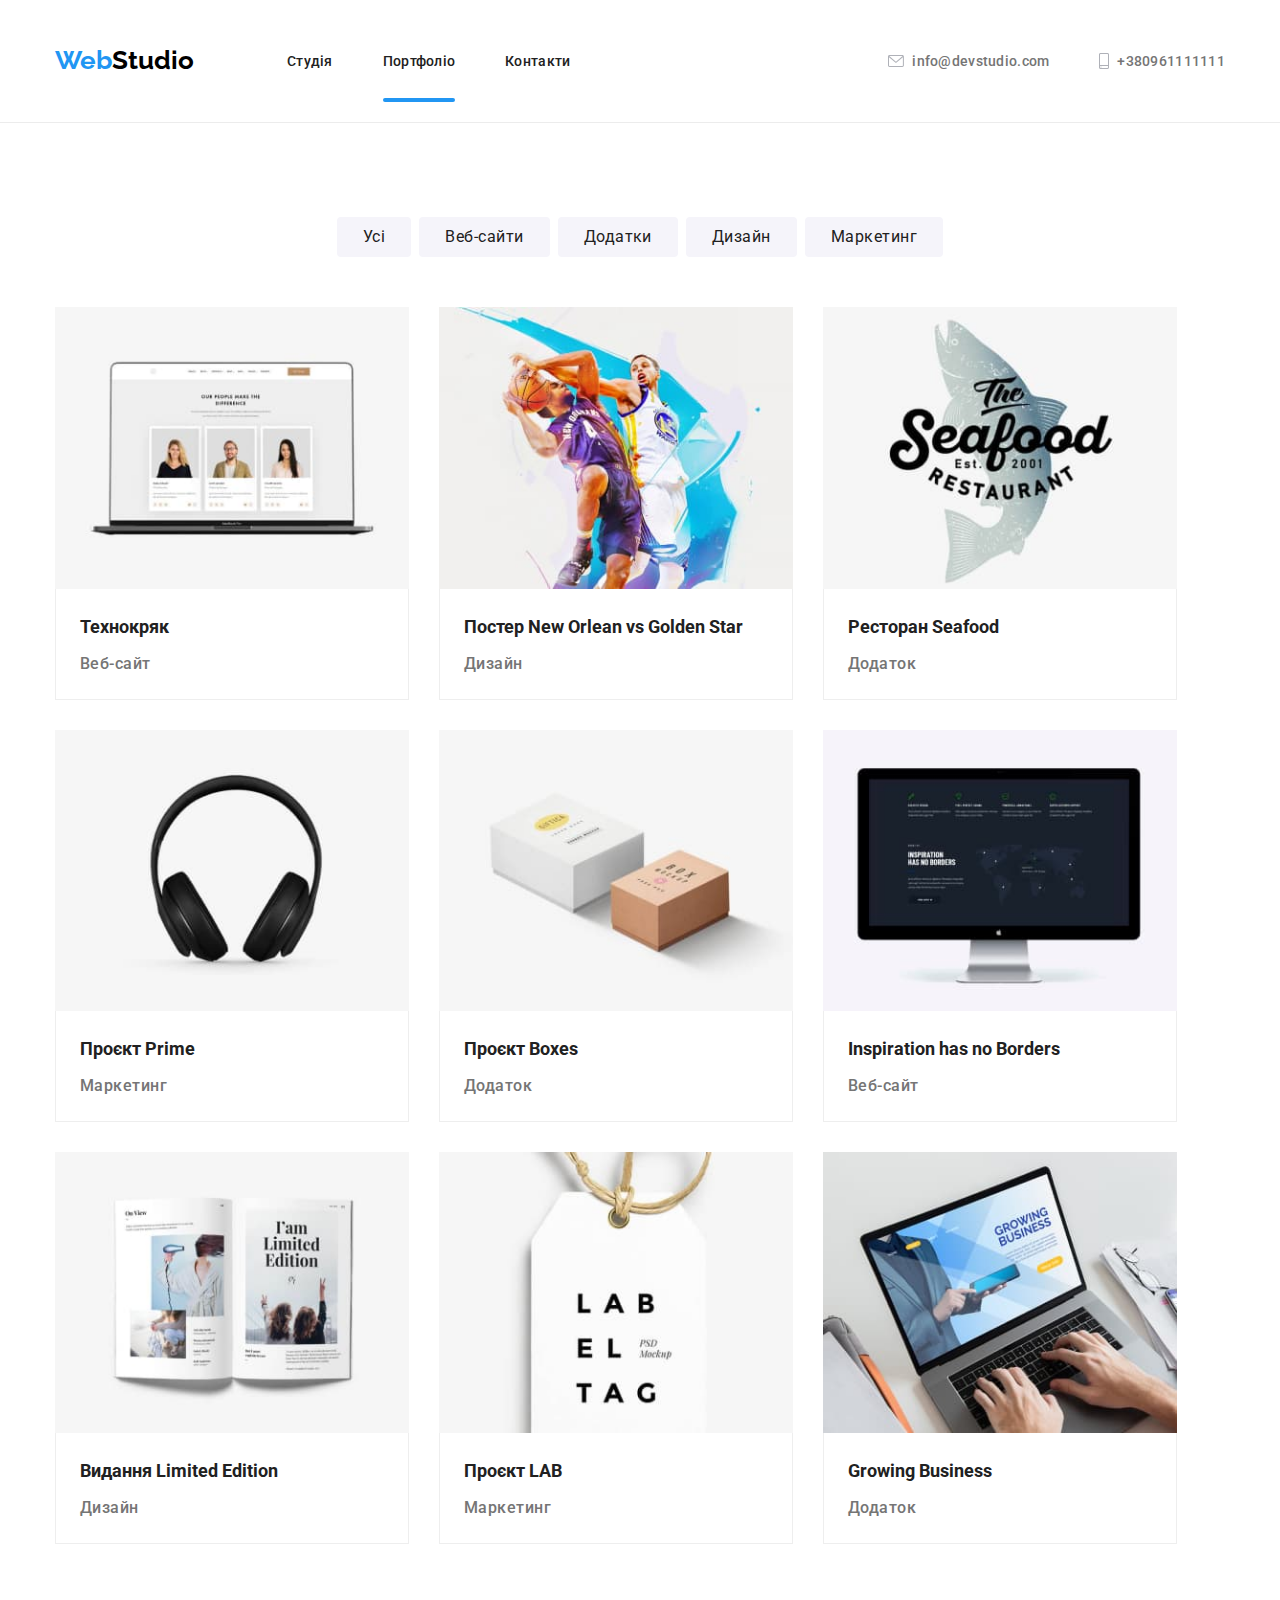
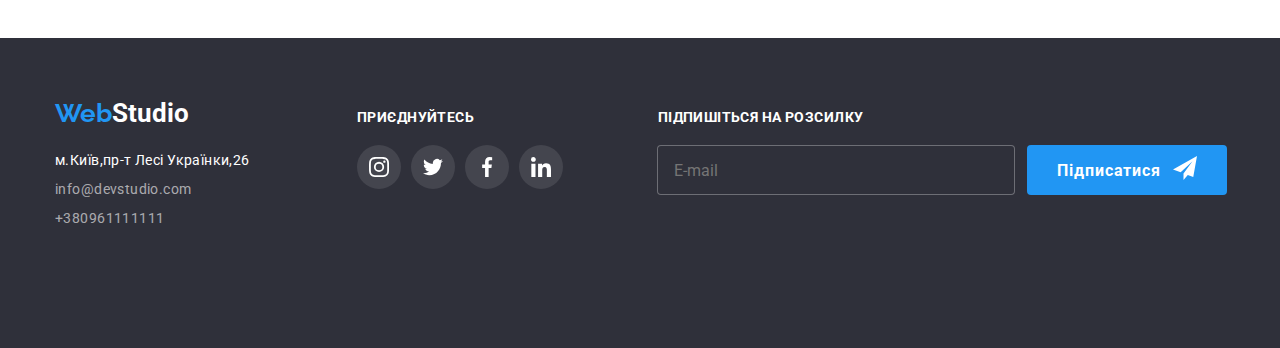
==== commit ecd2fae3: "changes" ====
--- a/portfolio.html
+++ b/portfolio.html
@@ -51,7 +51,7 @@
           <li>
             <a
               href="mailto:info@devstudio.com"
-              class="link__contacts contacts"
+              class="link__contacts contacts navigation__contacts"
             >
               
               <svg class="contacts__icon envelope" width="16"
@@ -65,7 +65,7 @@
             >
           </li>
           <li>
-            <a href="tel:+380961111111" class="link__contacts contacts">
+            <a href="tel:+380961111111" class="link__contacts contacts navigation__contacts">
              <svg class="contacts__icon smartphone"  width="10"
                   height="16">
                 <use
--- a/css/main.min.css
+++ b/css/main.min.css
@@ -1 +1 @@
-:root{--base-color: #212121;--additional-color: #2196F3;--accent-color: #000000;--text-color: #757575;--attribute-color: #FFFFFF;--section-color: #2F303A;--contacts-color: rgba(255, 255, 255, 0.6);--shade-color: #F5F4FA;--portfolio-color: #F5F5F5;--button-active: #188CE8;--border-color: #ECECEC;--secondary-border: #EEEEEE;--icon-color: #AFB1B8;--background-icon: rgba(255, 255, 255, 0.1);--transition-timing-function: cubic-bezier(0.4, 0, 0.2, 1);--transition-duration: 250ms}body{font-family:"Roboto",sans-serif;font-weight:500;color:var(--base-color);background-color:var(--attribute-color)}h1,h2,h3,h4,h5,h6,p,ul{margin:0;padding:0}img{display:block;max-width:100%;height:auto}.is-hidden{position:absolute;width:1px;height:1px;margin:-1px;padding:0;overflow:hidden;border:0;clip:rect(0 0 0 0)}a{text-decoration:none}.list{list-style-type:none}.link{text-decoration:none}.is-hidden{position:absolute;width:1px;height:1px;margin:-1px;padding:0;overflow:hidden;border:0;clip:rect(0 0 0 0)}.section__header{background-color:var(--attribute-color);border-bottom:1px solid var(--border-color)}@media screen and (max-width: 479px){.container__header{width:320px}}@media screen and (min-width: 480px){.container__header{display:-webkit-box;display:-ms-flexbox;display:flex;-webkit-box-align:center;-ms-flex-align:center;align-items:center;height:60px}}@media screen and (min-width: 768px){.container__header{width:768px}}@media screen and (min-width: 1200px){.container__header{width:1200px;-webkit-box-align:center;-ms-flex-align:center;align-items:center}}@media screen and (max-width: 767px){.navigation__menu{display:none}}@media screen and (min-width: 768px){.navigation__menu{display:-webkit-box;display:-ms-flexbox;display:flex;gap:50px;-webkit-box-pack:justify;-ms-flex-pack:justify;justify-content:space-between;-webkit-box-align:center;-ms-flex-align:center;align-items:center}}@media screen and (max-width: 767px){.list__contacts{display:none}}@media screen and (min-width: 768px){.list__contacts{display:block;padding:21px 0px}}@media screen and (min-width: 1200px){.list__contacts{display:-webkit-box;display:-ms-flexbox;display:flex;gap:50px}}.list__contacts:focus{color:var(--additional-color)}.list__contacts:hover{color:var(--additional-color)}@media screen and (min-width: 767px){.menu__button{display:none}}@media screen and (min-width: 768px){.navigation{display:-webkit-box;display:-ms-flexbox;display:flex;margin-right:auto;-webkit-box-align:center;-ms-flex-align:center;align-items:center}}@media screen and (min-width: 768px){.link__navigation{display:block;padding:32px 0px}}@media screen and (max-width: 767px){.logo___main{margin-top:16px;margin-bottom:16px}}@media screen and (min-width: 768px){.logo___main{margin:26px 88px 26px 0px}}.navigation__titles{font-size:14px;letter-spacing:.02em;line-height:1.14;color:var(--base-color);-webkit-transition-property:color;transition-property:color;-webkit-transition-duration:var(--transition-duration);transition-duration:var(--transition-duration);-webkit-transition-timing-function:var(--transition-timing-function);transition-timing-function:var(--transition-timing-function)}.navigation__titles:focus{color:var(--additional-color)}.navigation__titles:hover{color:var(--additional-color)}.link__contacts{font-size:14px;line-height:1.14;letter-spacing:.02em;color:var(--text-color);-webkit-transition-property:color;transition-property:color;-webkit-transition-duration:var(--transition-duration);transition-duration:var(--transition-duration);-webkit-transition-timing-function:var(--transition-timing-function);transition-timing-function:var(--transition-timing-function)}.link__contacts:focus{color:var(--additional-color)}.link__contacts:hover{color:var(--additional-color)}.contacts__icon{margin-right:8px;-webkit-transition-property:fill;transition-property:fill;-webkit-transition-duration:var(--transition-duration);transition-duration:var(--transition-duration);-webkit-transition-timing-function:var(--transition-timing-function);transition-timing-function:var(--transition-timing-function)}.link__contacts:focus .contacts__icon{fill:var(--additional-color)}.link__contacts:hover .contacts__icon{fill:var(--additional-color)}.current{position:relative}.current::after{content:"";position:absolute;bottom:0;left:0;width:100%;height:4px;background:var(--additional-color);border-radius:2px}.mobile__menu{padding:48px 40px;position:fixed;display:none;width:100%;height:100%;background-color:var(--attribute-color);position:fixed;top:0;left:0;z-index:1}.mobile__menu.is-open{display:block}.menu__items:last-child{margin-bottom:306px}.menu__items{margin-bottom:32px}.mobile__link{font-size:40px;line-height:1.18;letter-spacing:.02em;color:var(--base-color);-webkit-transition-property:color;transition-property:color;-webkit-transition-duration:var(--transition-duration);transition-duration:var(--transition-duration);-webkit-transition-timing-function:var(--transition-timing-function);transition-timing-function:var(--transition-timing-function)}.mobile__link:focus{color:var(--additional-color)}.mobile__link:hover{color:var(--additional-color)}.contacts__link{font-size:34px;line-height:1.18;letter-spacing:.02em;color:var(--text-color);-webkit-transition-property:color;transition-property:color;-webkit-transition-duration:var(--transition-duration);transition-duration:var(--transition-duration);-webkit-transition-timing-function:var(--transition-timing-function);transition-timing-function:var(--transition-timing-function)}.contacts__link:focus{color:var(--additional-color)}.contacts__link:hover{color:var(--additional-color)}.contacts__item{margin-bottom:32px}.contacts__item:last-child{margin-bottom:64px}.network__link{position:relative;font-size:18px;line-height:1.22;letter-spacing:.02em;color:var(--additional-color)}.network__link:not(:last-child)::after{position:absolute;content:"";top:0px;right:-10px;width:1px;height:22px;background-color:rgba(33,33,33,.2)}.networks__list{display:-webkit-box;display:-ms-flexbox;display:flex;gap:20px}.icon__button{width:40px;height:40px}.mobile__button{position:absolute;right:15px;top:10px;display:-webkit-box;display:-ms-flexbox;display:flex;background-color:var(--attribute-color);border-radius:50%;border:1px solid rgba(0,0,0,.1);width:40px;height:40px;cursor:pointer;-webkit-box-align:center;-ms-flex-align:center;align-items:center;-webkit-box-pack:center;-ms-flex-pack:center;justify-content:center;-webkit-transition-property:fill;transition-property:fill;-webkit-transition-duration:var(--transition-duration);transition-duration:var(--transition-duration);-webkit-transition-timing-function:var(--transition-timing-function);transition-timing-function:var(--transition-timing-function)}.mobile__button:focus .icon__button{fill:var(--additional-color)}.mobile__button:hover .icon__button{fill:var(--additional-color)}.menu__button{background-color:var(--attribute-color);border:1px solid rgba(0,0,0,0);margin-left:auto}.container{margin:0 auto;padding-left:15px;padding-right:15px;max-width:480px}@media screen and (max-width: 479px){.container{max-width:480px}}@media screen and (min-width: 768px){.container{max-width:768px}}@media screen and (min-width: 1200px){.container{max-width:1200px}}.logo{font-family:"Raleway",sans-serif;font-style:normal;font-weight:700;font-size:26px;line-height:1.19;text-decoration:none;color:var(--additional-color)}.logo__additional{font-weight:700;font-size:26px;line-height:1.19;text-decoration:none;color:var(--accent-color)}@media screen and (max-width: 767px){.logo__additional{line-height:1.17;font-size:24px}}.logo__specific{font-weight:700;font-size:26px;line-height:1.19;color:var(--attribute-color);margin-bottom:30px}@media screen and (max-width: 767px){.logo__specific{font-size:24px;line-height:1.17}}@media screen and (max-width: 767px){.logo___main{font-size:24px;line-height:1.17;letter-spacing:.03;margin-top:16px;margin-bottom:16px}}.section__hero{background-color:var(--section-color)}.hero__title{font-weight:900;font-size:26px;line-height:1.61;letter-spacing:.06em;text-transform:uppercase;color:var(--attribute-color)}@media screen and (max-width: 767px){.hero__title{text-align:center;margin-top:0;margin-bottom:30px}}@media screen and (min-width: 768px){.hero__title{width:360px;margin-left:189px;margin-right:189px;text-align:center;margin-bottom:30px}}@media screen and (min-width: 1200px){.hero__title{font-size:44px;line-height:1.36;width:696px;margin-left:auto;margin-right:auto}}.button__primary{display:-webkit-box;display:-ms-flexbox;display:flex;-webkit-box-pack:center;-ms-flex-pack:center;justify-content:center;-webkit-box-align:center;-ms-flex-align:center;align-items:center;white-space:nowrap;margin-left:auto;margin-right:auto;-webkit-transition-property:background-color,-webkit-box-shadow;transition-property:background-color,-webkit-box-shadow;transition-property:background-color,box-shadow;transition-property:background-color,box-shadow,-webkit-box-shadow;-webkit-transition-duration:var(--transition-duration);transition-duration:var(--transition-duration);-webkit-transition-timing-function:var(--transition-timing-function);transition-timing-function:var(--transition-timing-function)}.button__primary:hover{background-color:var(--button-active);-webkit-box-shadow:0px 4p 4px rgba(0,0,0,.15);box-shadow:0px 4p 4px rgba(0,0,0,.15)}.button__primary:focus{background-color:var(--button-active);-webkit-box-shadow:0px 4p 4px rgba(0,0,0,.15);box-shadow:0px 4p 4px rgba(0,0,0,.15)}.backdrop{position:fixed;top:0;left:0;width:100%;height:100%;background-color:rgba(0,0,0,.2);-webkit-transition-property:opacity,visibility,-webkit-box-shadow;transition-property:opacity,visibility,-webkit-box-shadow;transition-property:opacity,visibility,box-shadow;transition-property:opacity,visibility,box-shadow,-webkit-box-shadow;-webkit-transition-duration:var(--transition-duration);transition-duration:var(--transition-duration);-webkit-transition-timing-function:var(--transition-timing-function);transition-timing-function:var(--transition-timing-function)}.modal{padding:40px;position:absolute;top:50%;left:50%;-webkit-transform:translate(-50%, -50%);transform:translate(-50%, -50%);background-color:var(--attribute-color);width:450px;height:609px;-webkit-box-shadow:0px 1px 3px rgba(0,0,0,.12),0px 1px 1px rgba(0,0,0,.14),0px 2px 1px rgba(0,0,0,.2);box-shadow:0px 1px 3px rgba(0,0,0,.12),0px 1px 1px rgba(0,0,0,.14),0px 2px 1px rgba(0,0,0,.2);border-radius:4px}@media screen and (min-width: 1200px){.modal{width:528px;height:581px}}.close__button{position:absolute;right:8px;top:8px;display:-webkit-box;display:-ms-flexbox;display:flex;background-color:var(--attribute-color);border-radius:50%;border:1px solid rgba(0,0,0,.1);width:30px;height:30px;cursor:pointer;-webkit-box-align:center;-ms-flex-align:center;align-items:center;-webkit-box-pack:center;-ms-flex-pack:center;justify-content:center;-webkit-transition-property:fill;transition-property:fill;-webkit-transition-duration:var(--transition-duration);transition-duration:var(--transition-duration);-webkit-transition-timing-function:var(--transition-timing-function);transition-timing-function:var(--transition-timing-function)}.close__button:focus{fill:var(--additional-color)}.close__button:hover{fill:var(--additional-color)}.close__button .close__button:focus .close__btn{fill:var(--additional-color)}.close__button:focus .close__btn{fill:var(--additional-color)}.close__button:focus .close__btn{fill:var(--additional-color)}.close__button:hover .close__btn{fill:var(--additional-color)}.modal__title{font-weight:700;font-size:20px;line-height:1.5;text-align:center;letter-spacing:.03em;color:var(--base-color);margin-bottom:12px}@media screen and (min-width: 1200px){.modal__title{line-height:1.15}}.person__data{display:block;font-weight:400;font-size:12px;line-height:1.17;letter-spacing:.01em;color:var(--text-color)}@media screen and (min-width: 1200px){.person__data{margin-bottom:4px}}.container__modal{margin-bottom:10px}.field{display:block;width:100%;height:40px;border:1px solid rgba(33,33,33,.2);border-radius:4px;outline:none;padding:11px 11px 11px 35px;-webkit-transition-property:border-color;transition-property:border-color;-webkit-transition-duration:var(--transition-duration);transition-duration:var(--transition-duration);-webkit-transition-timing-function:var(--transition-timing-function);transition-timing-function:var(--transition-timing-function)}.field:focus{border-color:var(--additional-color)}.field:focus+.icon__data{fill:var(--additional-color)}.comments__field{width:100%;display:block;height:120px;padding:12px 16px;resize:none;border:1px solid rgba(33,33,33,.2);border-radius:4px;outline:none;-webkit-transition-property:border-color;transition-property:border-color;-webkit-transition-duration:var(--transition-duration);transition-duration:var(--transition-duration);-webkit-transition-timing-function:var(--transition-timing-function);transition-timing-function:var(--transition-timing-function)}.comments__field:focus{border-color:var(--additional-color)}.comments__field::-webkit-input-placeholder{font-weight:400;font-size:12px;line-height:1.17;letter-spacing:.01em;color:rgba(117,117,117,.5)}.comments__field::-moz-placeholder{font-weight:400;font-size:12px;line-height:1.17;letter-spacing:.01em;color:rgba(117,117,117,.5)}.comments__field:-ms-input-placeholder{font-weight:400;font-size:12px;line-height:1.17;letter-spacing:.01em;color:rgba(117,117,117,.5)}.comments__field::-ms-input-placeholder{font-weight:400;font-size:12px;line-height:1.17;letter-spacing:.01em;color:rgba(117,117,117,.5)}.comments__field::placeholder{font-weight:400;font-size:12px;line-height:1.17;letter-spacing:.01em;color:rgba(117,117,117,.5)}.textarea__container{margin-bottom:20px}.checkbox__container{margin-bottom:31px}@media screen and (min-width: 1200px){.checkbox__container{margin-left:13px}}.input{-webkit-appearance:none;-moz-appearance:none;appearance:none}.label__input{position:relative;display:-webkit-box;display:-ms-flexbox;display:flex;font-style:normal;-webkit-box-align:center;-ms-flex-align:center;align-items:center;font-weight:400;font-size:12px;line-height:1.17;letter-spacing:.03em;color:var(--text-color);padding-left:20px}@media screen and (min-width: 1200px){.label__input{line-height:1.71;font-size:14px}}.contract__link{margin:0;padding:0;font-weight:400;font-size:12px;line-height:1.17;letter-spacing:.03em;color:var(--additional-color);text-decoration:underline}.input::before{position:absolute;content:"";width:16px;height:15px;border:1px solid var(--base-color);left:0;top:50%;-webkit-transform:translateY(-50%);transform:translateY(-50%)}.icon__modal{position:absolute;width:16px;height:15px;left:0;top:50%;-webkit-transform:translateY(-50%);transform:translateY(-50%);transform:translateY(-50%);opacity:0;-webkit-transition-property:fill,opacity,background-color;transition-property:fill,opacity,background-color;-webkit-transition-duration:var(--transition-duration);transition-duration:var(--transition-duration);-webkit-transition-timing-function:var(--transition-timing-function);transition-timing-function:var(--transition-timing-function)}.input:checked+.icon__modal{opacity:1;fill:var(--attribute-color);background-color:var(--additional-color)}.button__form{width:200px;padding:10px 52px;color:var(--attribute-color);font-weight:700;font-size:16px;line-height:1.87;text-align:center;letter-spacing:.06em;background:var(--additional-color);-webkit-box-shadow:0px 4px 4px rgba(0,0,0,.15);box-shadow:0px 4px 4px rgba(0,0,0,.15);cursor:pointer;border-radius:4px;border:rgba(0,0,0,0);margin-left:85px;margin-right:85px;-webkit-transition-property:background-color,-webkit-box-shadow;transition-property:background-color,-webkit-box-shadow;transition-property:background-color,box-shadow;transition-property:background-color,box-shadow,-webkit-box-shadow;-webkit-transition-duration:var(--transition-duration);transition-duration:var(--transition-duration);-webkit-transition-timing-function:var(--transition-timing-function);transition-timing-function:var(--transition-timing-function)}@media screen and (min-width: 1200px){.button__form{margin-left:124px;margin-right:124px}}.button__form:focus{background-color:var(--button-active);-webkit-box-shadow:0px 4p 4px rgba(0,0,0,.15);box-shadow:0px 4p 4px rgba(0,0,0,.15)}.button__form:hover{background-color:var(--button-active);-webkit-box-shadow:0px 4p 4px rgba(0,0,0,.15);box-shadow:0px 4p 4px rgba(0,0,0,.15);background-color:var(--button-active);box-shadow:0px 4p 4px rgba(0,0,0,.15)}.icon__wrapper{position:relative}.icon__data{position:absolute;width:18px;height:18px;left:12px;top:50%;-webkit-transform:translateY(-50%);transform:translateY(-50%);-webkit-transition-property:fill;transition-property:fill;-webkit-transition-duration:var(--transition-duration);transition-duration:var(--transition-duration);-webkit-transition-timing-function:var(--transition-timing-function);transition-timing-function:var(--transition-timing-function)}.icon__data:focus{fill:var(--additional-color)}.icon__data:hover{fill:var(--additional-color)}.overlay{padding:118px 0px;margin:0px auto;max-width:1600px;height:auto;background-repeat:no-repeat;background-position:center;background-size:cover}@media screen and (max-width: 480px){.overlay{background-image:-webkit-gradient(linear, left top, right top, from(rgba(47, 48, 58, 0.4)), to(rgba(47, 48, 58, 0.4))),url(../images/hero/hero1x_mobile.jpg);background-image:linear-gradient(to right, rgba(47, 48, 58, 0.4), rgba(47, 48, 58, 0.4)),url(../images/hero/hero1x_mobile.jpg)}}@media screen and (max-width: 767px),(min-device-pixel-ratio: 2),(-webkit-min-device-pixel-ratio: 2),(min-resolution: 192dpi),(min-resolution: 2dppx){.overlay{background-image:-webkit-gradient(linear, left top, right top, from(rgba(47, 48, 58, 0.4)), to(rgba(47, 48, 58, 0.4))),url(../images/hero/hero2x_m.jpg);background-image:linear-gradient(to right, rgba(47, 48, 58, 0.4), rgba(47, 48, 58, 0.4)),url(../images/hero/hero2x_m.jpg)}}@media screen and (min-width: 768px){.overlay{background-image:-webkit-gradient(linear, left top, right top, from(rgba(47, 48, 58, 0.4)), to(rgba(47, 48, 58, 0.4))),url(../images/hero/hero1x_tablet.jpg);background-image:linear-gradient(to right, rgba(47, 48, 58, 0.4), rgba(47, 48, 58, 0.4)),url(../images/hero/hero1x_tablet.jpg)}}@media(min-width: 768px),(min-device-pixel-ratio: 2),(-webkit-min-device-pixel-ratio: 2),(min-resolution: 192dpi),(min-resolution: 2dppx){.overlay{background-image:-webkit-gradient(linear, left top, right top, from(rgba(47, 48, 58, 0.4)), to(rgba(47, 48, 58, 0.4))),url(../images/hero/hero2x_tablet.jpg);background-image:linear-gradient(to right, rgba(47, 48, 58, 0.4), rgba(47, 48, 58, 0.4)),url(../images/hero/hero2x_tablet.jpg)}}@media screen and (min-width: 1200px){.overlay{padding:200px 0px;background-image:-webkit-gradient(linear, left top, right top, from(rgba(47, 48, 58, 0.4)), to(rgba(47, 48, 58, 0.4))),url(../images/hero/hero1x\ _desktop.jpg);background-image:linear-gradient(to right, rgba(47, 48, 58, 0.4), rgba(47, 48, 58, 0.4)),url(../images/hero/hero1x\ _desktop.jpg)}}@media(min-width: 1200px),(min-device-pixel-ratio: 2),(-webkit-min-device-pixel-ratio: 2),(min-resolution: 192dpi),(min-resolution: 2dppx){.overlay{background-image:-webkit-gradient(linear, left top, right top, from(rgba(47, 48, 58, 0.4)), to(rgba(47, 48, 58, 0.4))),url(../images/hero/hero2x_desktop.jpg);background-image:linear-gradient(to right, rgba(47, 48, 58, 0.4), rgba(47, 48, 58, 0.4)),url(../images/hero/hero2x_desktop.jpg)}}.button,.button__footer,.button__primary{background-color:var(--additional-color);color:var(--attribute-color);font-style:inherit;font-weight:700;font-size:16px;line-height:1.87;text-align:center;padding:10px 24px;width:200px;height:50px;border:1px solid rgba(0,0,0,0);border-radius:4px;letter-spacing:.06em}.section__benefits{padding-top:60px;padding-bottom:60px}@media screen and (min-width: 1200px){.section__benefits{padding:94px 0px}}@media screen and (max-width: 479px){.benefits__items{width:290px;margin-bottom:30px}}@media screen and (min-width: 480px){.benefits__items{width:450px;margin-bottom:30px}}@media screen and (min-width: 768px){.benefits__items{width:354px;margin-bottom:30px}.benefits__items:nth-child(1){margin-right:30px}.benefits__items:nth-child(3){margin-right:30px}}@media screen and (min-width: 1200px){.benefits__items{width:270px}.benefits__items:nth-child(1){margin-right:0}.benefits__items:nth-child(3){margin-right:0}}@media screen and (max-width: 767px){.benefits__items:not:last-child{margin-bottom:30px}}.benefits__icon{width:70px;height:70px}.benefits__title{font-weight:700;font-size:14px;line-height:1.14;letter-spacing:.03em;text-transform:uppercase;text-align:center;margin-top:30px}@media screen and (min-width: 768px){.benefits__title{margin-bottom:10px}}@media screen and (min-width: 1200px){.benefits__title{line-height:1.17}}.discription__benefits{font-weight:400;font-size:14px;line-height:1.71;letter-spacing:.03em;color:var(--text-color)}.benefits{height:120px;display:-webkit-box;display:-ms-flexbox;display:flex;-webkit-box-pack:center;-ms-flex-pack:center;justify-content:center;-webkit-box-align:center;-ms-flex-align:center;align-items:center;background-color:var(--shade-color);border-radius:4px}@media screen and (max-width: 767px){.benefits{margin-bottom:30px}}@media screen and (min-width: 768px){.list__benefits{display:-webkit-box;display:-ms-flexbox;display:flex;-ms-flex-wrap:wrap;flex-wrap:wrap}}@media screen and (min-width: 1200px){.list__benefits{gap:30px}}.activity__section{padding:0px 0px 94px 0px}@media screen and (max-width: 1199px){.activity__section{display:none}}.picture__title{margin:0;font-weight:700;font-size:14px;line-height:1.14;text-align:center;letter-spacing:.03em;text-transform:uppercase;color:var(--attribute-color)}.list__activity{display:-webkit-box;display:-ms-flexbox;display:flex;gap:30px}.activity__item{width:370px;position:relative}.activity{position:absolute;left:0;right:0;bottom:0;width:370px;height:70px;background-color:rgba(47,48,58,.8);display:-webkit-box;display:-ms-flexbox;display:flex;-webkit-box-align:center;-ms-flex-align:center;align-items:center;-webkit-box-pack:center;-ms-flex-pack:center;justify-content:center}.activity__title{font-weight:700;font-size:36px;line-height:1.17;letter-spacing:.03em;text-align:center;margin-top:0;margin-bottom:50px;text-align:center;color:var(--base-color)}.team__section{padding:60px 0px;background-color:var(--shade-color)}@media screen and (min-width: 1200px){.team__section{padding:94px 0px}}@media screen and (max-width: 767px){.team__card{width:450px}}@media screen and (min-width: 768px){.team__card{width:354px}}@media screen and (min-width: 1200px){.team__card{width:270px}}.team__title{font-weight:700;font-size:36px;line-height:1.17;letter-spacing:.03em;text-align:center;margin-top:0;margin-bottom:50px}.team__item{padding-top:30px;padding-bottom:24px;text-align:center;-webkit-box-shadow:0px 1px 3px rgba(0,0,0,.12),0px 1px 1px rgba(0,0,0,.14),0px 2px 1px rgba(0,0,0,.2);box-shadow:0px 1px 3px rgba(0,0,0,.12),0px 1px 1px rgba(0,0,0,.14),0px 2px 1px rgba(0,0,0,.2);border-radius:0px 0px 4px 4px;background:var(--attribute-color)}.person__title{font-size:16px;line-height:1.19;letter-spacing:.03em;margin-top:0px;margin-bottom:10px}@media screen and (min-width: 1200px){.person__title{line-height:1.17;margin-top:30px}}.post__title{font-weight:400;font-size:16px;line-height:1.19;letter-spacing:.03em;color:var(--text-color)}@media screen and (min-width: 1200px){.post__title{line-height:1.17}}.icon__list{display:-webkit-box;display:-ms-flexbox;display:flex;gap:10px;margin-top:16px;-webkit-box-pack:center;-ms-flex-pack:center;justify-content:center}.icon__item{width:44px;height:44px}.link__icon{display:-webkit-box;display:-ms-flexbox;display:flex;width:44px;height:44px;border-radius:50%;background-color:var(--background-icon);-webkit-box-pack:center;-ms-flex-pack:center;justify-content:center;-webkit-box-align:center;-ms-flex-align:center;align-items:center;-webkit-transition-property:fill,background-color;transition-property:fill,background-color;-webkit-transition-duration:var(--transition-duration);transition-duration:var(--transition-duration);-webkit-transition-timing-function:var(--transition-timing-function);transition-timing-function:var(--transition-timing-function)}.link__icon:hover{background-color:var(--additional-color)}.link__icon:focus{background-color:var(--additional-color)}.icon{width:20px;height:20px;fill:var(--icon-color)}.link__icon:hover .icon{fill:var(--attribute-color)}.link__icon:focus .icon{fill:var(--attribute-color)}.list__team{display:-webkit-box;display:-ms-flexbox;display:flex;-ms-flex-wrap:wrap;flex-wrap:wrap;gap:30px}.section__clients{padding:60px 0px;border-color:var(--attribute-color)}@media screen and (min-width: 1200px){.section__clients{padding:94px 0px}}.clients__title{text-align:center;font-weight:700;font-size:36px;line-height:1.17;text-align:center;letter-spacing:.03em;color:var(--base-color);margin-bottom:30px}.list__clients{display:-webkit-box;display:-ms-flexbox;display:flex;gap:30px;-ms-flex-wrap:wrap;flex-wrap:wrap}.clients__link{display:-webkit-box;display:-ms-flexbox;display:flex;-webkit-box-align:center;-ms-flex-align:center;align-items:center;-webkit-box-pack:center;-ms-flex-pack:center;justify-content:center;width:210px;height:92px;border:1px solid var(--icon-color);border-radius:4px;-webkit-transition-property:border;transition-property:border;-webkit-transition-duration:var(--transition-duration);transition-duration:var(--transition-duration);-webkit-transition-timing-function:var(--transition-timing-function);transition-timing-function:var(--transition-timing-function)}.clients__link:hover{border:1px solid var(--additional-color);fill:var(--additional-color)}.clients__link:focus{border:1px solid var(--additional-color);fill:var(--additional-color)}@media screen and (max-width: 479px){.clients__link{width:290px}}@media screen and (min-width: 768px){.clients__link{width:226px}}@media screen and (min-width: 1200px){.clients__link{width:170px}}.clients__icon{display:block;width:106px;height:60px;-webkit-transition-property:fill;transition-property:fill;-webkit-transition-duration:var(--transition-duration);transition-duration:var(--transition-duration);-webkit-transition-timing-function:var(--transition-timing-function);transition-timing-function:var(--transition-timing-function)}@media screen and (max-width: 479px){.clients__item{width:290px}}@media screen and (min-width: 480px){.clients__item{width:210px;height:92px}}@media screen and (min-width: 768px){.clients__item{width:226px;height:92px}}@media screen and (min-width: 1200px){.clients__item{width:170px;height:92px}}.footer{background-color:var(--section-color);padding:60px 0px}@media screen and (max-width: 479px){.box__footer{width:320px}}.link__map{font-style:normal;font-weight:400;font-size:14px;line-height:1.71;letter-spacing:.03em;color:var(--attribute-color)}.link__mail,.link__phone{font-style:normal;font-weight:400;font-size:14px;line-height:1.71;letter-spacing:.03em;color:var(--contacts-color);-webkit-transition-property:color;transition-property:color;-webkit-transition-duration:var(--transition-duration);transition-duration:var(--transition-duration);-webkit-transition-timing-function:var(--transition-timing-function);transition-timing-function:var(--transition-timing-function)}.link__mail:hover,.link__phone:hover{color:var(--additional-color)}.link__mail:focus,.link__phone:focus{color:var(--additional-color)}.footer__title,.footer__title--left{font-weight:700;font-size:14px;line-height:1.14;letter-spacing:.03em;text-transform:uppercase;color:var(--attribute-color)}@media screen and (max-width: 480px){.footer__title--left{text-align:center}}@media screen and (max-width: 767px){.footer__title--left{text-align:center;margin-bottom:20px}}@media screen and (min-width: 768px){.footer__title--left{margin-right:234px;margin-bottom:20px}}@media screen and (min-width: 1200px){.footer__title--left{margin-right:183px}}.box__first{margin-bottom:60px}@media screen and (max-width: 767px){.logo__footer{margin-bottom:30px;text-align:center}}@media(min-width: 768px){.logo__footer{margin-left:100px;margin-right:0;margin-bottom:20px}}@media screen and (min-width: 1200px){.logo__footer{margin-left:0px;margin-right:156px}}.footer__list{display:-webkit-box;display:-ms-flexbox;display:flex;gap:10px}@media screen and (max-width: 479px){.footer__list{-webkit-box-pack:center;-ms-flex-pack:center;justify-content:center}}@media screen and (min-width: 480px){.footer__list{margin-left:122px;margin-right:122px}}@media screen and (min-width: 768px){.footer__list{margin-left:-20px;margin-right:74px}}@media screen and (min-width: 1200px){.footer__list{margin-right:93px}}.address__list{margin-left:109px;margin-right:109px;text-align:center}@media screen and (max-width: 479px){.address__list{margin-left:auto;margin-right:auto}}@media screen and (min-width: 768px){.address__list{margin-left:61px}}@media screen and (min-width: 1200px){.address__list{text-align:left;margin-left:0px;margin-right:70px}}.address__item{width:232px;height:21px;margin-bottom:8px}.address__item:last-child{margin-bottom:0}.link__icon{display:-webkit-box;display:-ms-flexbox;display:flex;width:44px;height:44px;border-radius:50%;background-color:var(--background-icon);-webkit-box-pack:center;-ms-flex-pack:center;justify-content:center;-webkit-box-align:center;-ms-flex-align:center;align-items:center}.link__icon:focus{background-color:var(--additional-color)}.link__icon:hover{background-color:var(--additional-color)}.icon__footer{width:20px;height:20px;fill:var(--attribute-color)}.footer__title--right{text-align:center;margin-top:60px;margin-bottom:20px}@media screen and (max-width: 479px){.footer__title--right{text-align:center;margin-top:60px}}@media screen and (min-width: 768px){.footer__title--right{margin-top:60px}}@media screen and (min-width: 1200px){.footer__title--right{margin:0;width:207px}}.button__footer{margin-top:20px;margin-left:125px;margin-right:125px;display:-webkit-box;display:-ms-flexbox;display:flex;-webkit-box-pack:center;-ms-flex-pack:center;justify-content:center;gap:12px;-webkit-transition-property:background-color,-webkit-box-shadow;transition-property:background-color,-webkit-box-shadow;transition-property:background-color,box-shadow;transition-property:background-color,box-shadow,-webkit-box-shadow;-webkit-transition-duration:var(--transition-duration);transition-duration:var(--transition-duration);-webkit-transition-timing-function:var(--transition-timing-function);transition-timing-function:var(--transition-timing-function)}.button__footer:hover{border-color:var(--button-active)}.button__footer:focus{border-color:var(--button-active)}@media screen and (max-width: 479px){.button__footer{margin-left:45px;margin-right:45px}}@media screen and (max-width: 767px){.button__footer{-webkit-box-align:center;-ms-flex-align:center;align-items:center}}@media screen and (min-width: 768px){.button__footer{margin-left:auto;margin-right:auto}}@media(min-width: 1200px){.button__footer{margin-left:0;margin-right:0}}.box__form{gap:12px}.field__footer{height:50px;width:450px;border:1px solid rgba(255,255,255,.3);border-radius:4px;background-color:var(--section-color);-webkit-box-sizing:border-box;box-sizing:border-box;padding-left:16px;-webkit-transition-property:border-color;transition-property:border-color;-webkit-transition-timing-function:var(--transition-timing-function);transition-timing-function:var(--transition-timing-function);-webkit-transition-duration:var(--transition-duration);transition-duration:var(--transition-duration)}.field__footer:focus{border-color:var(--additional-color)}.field__footer:hover{border-color:var(--additional-color)}@media(max-width: 479px){.field__footer{width:290px}}@media(min-width: 768px){.field__footer{margin-left:151px}}@media(min-width: 768px){.field__footer{margin-left:0}}@media screen and (min-width: 1200px){.field__footer{height:50px;width:358px;margin-top:20px}}@media(min-width: 768px){.box{display:-webkit-box;display:-ms-flexbox;display:flex;-webkit-box-align:baseline;-ms-flex-align:baseline;align-items:baseline}}@media screen and (min-width: 1200px){.box_footer{display:-webkit-box;display:-ms-flexbox;display:flex;-webkit-box-align:baseline;-ms-flex-align:baseline;align-items:baseline}}@media screen and (min-width: 768px){.footer__form{margin-left:151px;margin-right:137px}}@media screen and (min-width: 1200px){.footer__form{display:-webkit-box;display:-ms-flexbox;display:flex;gap:12px;margin-left:0;margin-right:0}}.field__footer::-webkit-input-placeholder{font-size:16px;line-height:1.25;letter-spacing:.03;color:Solid rgba(255,255,255,.6)}.field__footer::-moz-placeholder{font-size:16px;line-height:1.25;letter-spacing:.03;color:Solid rgba(255,255,255,.6)}.field__footer:-ms-input-placeholder{font-size:16px;line-height:1.25;letter-spacing:.03;color:Solid rgba(255,255,255,.6)}.field__footer::-ms-input-placeholder{font-size:16px;line-height:1.25;letter-spacing:.03;color:Solid rgba(255,255,255,.6)}.field__footer::placeholder{font-size:16px;line-height:1.25;letter-spacing:.03;color:Solid rgba(255,255,255,.6)}@media screen and (max-width: 767px){.portfolio__section{padding:60px 0px}}@media screen and (min-width: 768px){.portfolio__section{padding:60px 0px}}@media screen and (min-width: 1200px){.portfolio__section{padding:94px 0px}}.buttons__nav{display:-webkit-box;display:-ms-flexbox;display:flex;-webkit-column-gap:8px;-moz-column-gap:8px;column-gap:8px;row-gap:15px;-ms-flex-wrap:wrap;flex-wrap:wrap}@media screen and (max-width: 767px){.buttons__nav{margin-bottom:40px}}@media screen and (min-width: 768px){.buttons__nav{margin-bottom:30px;-ms-flex-pack:distribute;justify-content:space-around}}@media screen and (min-width: 1200px){.buttons__nav{margin-bottom:50px}}.button__menu{font-family:inherit;font-size:16px;line-height:1.63;letter-spacing:.03em;background-color:var(--button-color);color:var(--base-color);cursor:pointer;display:inline-block;border-radius:4px;border:1px solid rgba(0,0,0,0);padding:6px 22px;-webkit-transition-property:color,background-color;transition-property:color,background-color;-webkit-transition-duration:var(--transition-duration);transition-duration:var(--transition-duration);-webkit-transition-timing-function:var(--transition-timing-function);transition-timing-function:var(--transition-timing-function)}.button__menu:focus{color:var(--attribute-color);background-color:var(--additional-color);-webkit-box-shadow:0px 3px 1px rgba(0,0,0,.1),0px 1px 2px rgba(0,0,0,.08),0px 2px 2px rgba(0,0,0,.12);box-shadow:0px 3px 1px rgba(0,0,0,.1),0px 1px 2px rgba(0,0,0,.08),0px 2px 2px rgba(0,0,0,.12)}.button__menu:hover{color:var(--attribute-color);background-color:var(--additional-color);-webkit-box-shadow:0px 3px 1px rgba(0,0,0,.1),0px 1px 2px rgba(0,0,0,.08),0px 2px 2px rgba(0,0,0,.12);box-shadow:0px 3px 1px rgba(0,0,0,.1),0px 1px 2px rgba(0,0,0,.08),0px 2px 2px rgba(0,0,0,.12)}.button__menu:first-child{padding:6px 25px}@media screen and (max-width: 767px){.card__item{width:450px}}@media screen and (min-width: 768px){.card__item{width:354px}}.card__title{border:1px solid var(--secondary-border);border-top:none}@media screen and (max-width: 767px){.card__title{padding:20px 24px}}@media screen and (min-width: 768px){.card__title{padding:20px 24px 56px 24px}}@media screen and (min-width: 1200px){.card__title{padding:20px 24px}}.project__title{line-height:2;letter-spacing:.06;margin-bottom:4px}@media screen and (max-width: 767px){.project__title{font-style:bold;font-size:16px;color:var(--base-color)}}@media screen and (min-width: 768px){.project__title{font-weight:700;font-size:18px;line-height:2;letter-spacing:.06;margin-bottom:4px;color:var(--base-color)}}.work__title{font-size:16px;line-height:1.87;letter-spacing:.03em;color:var(--text-color)}.overlay__description{font-size:18px;line-height:1.56;letter-spacing:.03em}@media screen and (max-width: 767px){.overlay__description{padding:77px 24px;font-size:18px;font-weight:400;line-height:1.56;letter-spacing:.03em;color:var(--attribute-color)}}@media screen and (min-width: 768px){.overlay__description{padding:49px 24px 77px 24px;font-size:18px;line-height:1.56;letter-spacing:.03em;color:var(--attribute-color)}}.card__image{position:relative;overflow:hidden}.card__overlay{position:absolute;top:0;left:0;-webkit-transform:translateY(100%);transform:translateY(100%);opacity:0;background-color:rgba(33,150,243,.9);width:100%;height:100%}.card__item:hover .card__overlay{-webkit-transform:translateY(0%);transform:translateY(0%);opacity:1;-webkit-box-shadow:0px 1px 1px rgba(0,0,0,.12),0px 4px 4px rgba(0,0,0,.06),1px 4px 6px rgba(0,0,0,.16);box-shadow:0px 1px 1px rgba(0,0,0,.12),0px 4px 4px rgba(0,0,0,.06),1px 4px 6px rgba(0,0,0,.16)}.card__link{-webkit-transition-property:-webkit-box-shadow;transition-property:-webkit-box-shadow;transition-property:box-shadow;transition-property:box-shadow, -webkit-box-shadow;-webkit-transition-duration:var(--transition-duration);transition-duration:var(--transition-duration);-webkit-transition-timing-function:var(--transition-timing-function);transition-timing-function:var(--transition-timing-function)}.card__link:focus{-webkit-box-shadow:0px 1px 1px rgba(0,0,0,.12),0px 4px 4px rgba(0,0,0,.06),1px 4px 6px rgba(0,0,0,.16);box-shadow:0px 1px 1px rgba(0,0,0,.12),0px 4px 4px rgba(0,0,0,.06),1px 4px 6px rgba(0,0,0,.16)}.card__link:hover{-webkit-box-shadow:0px 1px 1px rgba(0,0,0,.12),0px 4px 4px rgba(0,0,0,.06),1px 4px 6px rgba(0,0,0,.16);box-shadow:0px 1px 1px rgba(0,0,0,.12),0px 4px 4px rgba(0,0,0,.06),1px 4px 6px rgba(0,0,0,.16)}@media screen and (min-width: 768px){.card__set{display:-webkit-box;display:-ms-flexbox;display:flex;-ms-flex-wrap:wrap;flex-wrap:wrap;gap:30px}}/*# sourceMappingURL=main.min.css.map */+:root{--base-color: #212121;--additional-color: #2196F3;--accent-color: #000000;--text-color: #757575;--attribute-color: #FFFFFF;--section-color: #2F303A;--contacts-color: rgba(255, 255, 255, 0.6);--shade-color: #F5F4FA;--portfolio-color: #F5F5F5;--button-active: #188CE8;--border-color: #ECECEC;--button-color:#F5F4FA;--secondary-border: #EEEEEE;--icon-color: #AFB1B8;--background-icon: rgba(255, 255, 255, 0.1);--transition-timing-function: cubic-bezier(0.4, 0, 0.2, 1);--transition-duration: 250ms}body{font-family:"Roboto",sans-serif;font-weight:500;color:var(--base-color);background-color:var(--attribute-color)}h1,h2,h3,h4,h5,h6,p,ul{margin:0;padding:0}img{display:block;max-width:100%;height:auto}.is-hidden{position:absolute;width:1px;height:1px;margin:-1px;padding:0;overflow:hidden;border:0;clip:rect(0 0 0 0)}a{text-decoration:none}.list{list-style-type:none}.link{text-decoration:none}.is-hidden{position:absolute;width:1px;height:1px;margin:-1px;padding:0;overflow:hidden;border:0;clip:rect(0 0 0 0)}body.modal-open{overflow:hidden}.section__header{background-color:var(--attribute-color);border-bottom:1px solid var(--border-color)}@media screen and (max-width: 479px){.container__header{width:320px;display:-webkit-box;display:-ms-flexbox;display:flex;-webkit-box-align:center;-ms-flex-align:center;align-items:center}}@media screen and (min-width: 480px){.container__header{display:-webkit-box;display:-ms-flexbox;display:flex;-webkit-box-align:center;-ms-flex-align:center;align-items:center}}@media screen and (min-width: 768px){.container__header{width:768px}}@media screen and (min-width: 1200px){.container__header{width:1200px;-webkit-box-align:center;-ms-flex-align:center;align-items:center}}@media screen and (max-width: 767px){.navigation__menu{display:none}}@media screen and (min-width: 768px){.navigation__menu{display:-webkit-box;display:-ms-flexbox;display:flex;gap:50px;-webkit-box-pack:justify;-ms-flex-pack:justify;justify-content:space-between;-webkit-box-align:center;-ms-flex-align:center;align-items:center}}@media screen and (max-width: 767px){.list__contacts{display:none}}@media screen and (min-width: 768px){.list__contacts{display:block;padding:21px 0px}}@media screen and (min-width: 1200px){.list__contacts{display:-webkit-box;display:-ms-flexbox;display:flex;gap:50px;-webkit-box-align:center;-ms-flex-align:center;align-items:center}}.list__contacts:focus{color:var(--additional-color)}.list__contacts:hover{color:var(--additional-color)}@media screen and (min-width: 767px){.menu__button{display:none}}@media screen and (min-width: 768px){.navigation{display:-webkit-box;display:-ms-flexbox;display:flex;margin-right:auto;-webkit-box-align:center;-ms-flex-align:center;align-items:center}}@media screen and (min-width: 768px){.link__navigation{display:block;padding:32px 0px}}@media screen and (max-width: 767px){.logo___main{margin-top:16px;margin-bottom:16px}}@media screen and (min-width: 768px){.logo___main{margin:26px 88px 26px 0px}}@media screen and (min-width: 1200px){.logo___main{margin:24px 93px 25px 0px}}.navigation__titles{font-size:14px;letter-spacing:.02em;line-height:1.17;color:var(--base-color);-webkit-transition-property:color;transition-property:color;-webkit-transition-duration:var(--transition-duration);transition-duration:var(--transition-duration);-webkit-transition-timing-function:var(--transition-timing-function);transition-timing-function:var(--transition-timing-function)}.navigation__titles:focus{color:var(--additional-color)}.navigation__titles:hover{color:var(--additional-color)}.link__contacts{font-size:14px;line-height:1.17;letter-spacing:.02em;color:var(--text-color);-webkit-transition-property:color;transition-property:color;-webkit-transition-duration:var(--transition-duration);transition-duration:var(--transition-duration);-webkit-transition-timing-function:var(--transition-timing-function);transition-timing-function:var(--transition-timing-function)}.link__contacts:focus{color:var(--additional-color)}.link__contacts:hover{color:var(--additional-color)}.contacts__icon{fill:var(--icon-color);margin-right:8px;-webkit-transition-property:fill;transition-property:fill;-webkit-transition-duration:var(--transition-duration);transition-duration:var(--transition-duration);-webkit-transition-timing-function:var(--transition-timing-function);transition-timing-function:var(--transition-timing-function)}.link__contacts:focus .contacts__icon{fill:var(--additional-color)}.link__contacts:hover .contacts__icon{fill:var(--additional-color)}.current{position:relative}.current::after{content:"";position:absolute;bottom:-1px;left:0;width:100%;height:4px;background:var(--additional-color);border-radius:2px}.list__contacts{-webkit-box-align:center;-ms-flex-align:center;align-items:center}@media screen and (min-width: 1200px){.list__contacts{display:-webkit-box;display:-ms-flexbox;display:flex}}@media screen and (min-width: 1200px){.navigation__contacts{padding:32px 0;display:-webkit-box;display:-ms-flexbox;display:flex;-webkit-box-align:center;-ms-flex-align:center;align-items:center}}.mobile__menu{padding:48px 40px;position:fixed;display:none;width:100%;height:100%;background-color:var(--attribute-color);position:fixed;overflow:scroll;top:0;left:0;z-index:1}.mobile__menu.is-open{display:block}.menu__items:last-child{margin-bottom:302px}@media screen and (max-width: 479px){.menu__items:last-child{margin-bottom:100px}}.menu__items{margin-bottom:32px}.mobile__link{font-size:40px;line-height:1.18;letter-spacing:.02em;color:var(--base-color);-webkit-transition-property:color;transition-property:color;-webkit-transition-duration:var(--transition-duration);transition-duration:var(--transition-duration);-webkit-transition-timing-function:var(--transition-timing-function);transition-timing-function:var(--transition-timing-function)}@media screen and (max-width: 479px){.mobile__link{font-size:32px;line-height:1.17}}.mobile__link:focus{color:var(--additional-color)}.mobile__link:hover{color:var(--additional-color)}.contacts__link{font-size:34px;line-height:1.18;letter-spacing:.02em;color:var(--text-color);-webkit-transition-property:color;transition-property:color;-webkit-transition-duration:var(--transition-duration);transition-duration:var(--transition-duration);-webkit-transition-timing-function:var(--transition-timing-function);transition-timing-function:var(--transition-timing-function)}@media screen and (max-width: 479px){.contacts__link{font-size:24px}}.contacts__link:focus{color:var(--additional-color)}.contacts__link:hover{color:var(--additional-color)}.contacts__item{margin-bottom:32px}.contacts__item:last-child{margin-bottom:64px}.network__link{position:relative;font-size:18px;line-height:1.22;letter-spacing:.02em;color:var(--additional-color)}@media screen and (max-width: 479px){.network__link{font-size:11px;line-height:1}}.network__link:not(:last-child)::after{position:absolute;content:"";top:0px;right:-10px;width:1px;height:22px;background-color:rgba(33,33,33,.2)}.networks__list{display:-webkit-box;display:-ms-flexbox;display:flex;gap:20px}@media screen and (max-width: 479px){.networks__list{display:-webkit-box;display:-ms-flexbox;display:flex}}.icon__button{width:40px;height:40px}.mobile__button{position:absolute;right:15px;top:10px;display:-webkit-box;display:-ms-flexbox;display:flex;background-color:var(--attribute-color);border-radius:50%;border:1px solid rgba(0,0,0,0);width:40px;height:40px;cursor:pointer;-webkit-box-align:center;-ms-flex-align:center;align-items:center;-webkit-box-pack:center;-ms-flex-pack:center;justify-content:center;-webkit-transition-property:fill;transition-property:fill;-webkit-transition-duration:var(--transition-duration);transition-duration:var(--transition-duration);-webkit-transition-timing-function:var(--transition-timing-function);transition-timing-function:var(--transition-timing-function)}.mobile__button:focus .icon__button{fill:var(--additional-color)}.mobile__button:hover .icon__button{fill:var(--additional-color)}.menu__button{background-color:var(--attribute-color);border:1px solid rgba(0,0,0,0);margin-left:auto}.container{margin:0 auto;padding-left:15px;padding-right:15px;max-width:480px}@media screen and (max-width: 479px){.container{max-width:480px}}@media screen and (min-width: 768px){.container{max-width:768px}}@media screen and (min-width: 1200px){.container{max-width:1200px}}.logo{font-family:"Raleway",sans-serif;font-style:normal;font-weight:700;font-size:26px;line-height:1.19;text-decoration:none;color:var(--additional-color)}.logo__additional{font-family:"Raleway",sans-serif;font-style:normal;font-weight:700;font-size:26px;line-height:1.19;text-decoration:none;color:var(--accent-color)}@media screen and (max-width: 767px){.logo__additional{line-height:1.17;font-size:24px}}.logo__specific{font-weight:700;font-size:26px;line-height:1.19;color:var(--attribute-color);margin-bottom:30px}@media screen and (max-width: 767px){.logo__specific{font-size:24px;line-height:1.17}}@media screen and (min-width: 320px){.logo___main{line-height:1.17}}@media screen and (min-width: 768px){.logo___main{font-size:24px;line-height:1.19;letter-spacing:.03}}@media screen and (min-width: 767px){.logo___main{font-weight:700;font-size:26px;line-height:1.17;color:var(--attribute-color)}}.section__hero{background-color:var(--section-color)}@media screen and (min-width: 480px){.section__hero{max-width:480px;height:400px}}@media screen and (min-width: 768px){.section__hero{max-width:768px}}@media screen and (min-width: 1200px){.section__hero{max-width:1600px;height:600px}}.container__hero{display:-webkit-box;display:-ms-flexbox;display:flex;-webkit-box-orient:vertical;-webkit-box-direction:normal;-ms-flex-direction:column;flex-direction:column;-ms-flex-align:center;-webkit-box-align:center;align-items:center}.hero__title{font-weight:900;font-size:26px;line-height:1.61;letter-spacing:.06em;text-transform:uppercase;color:var(--attribute-color)}@media screen and (max-width: 479px){.hero__title{font-size:24px;text-align:center;margin-bottom:30px}}@media screen and (min-width: 480px){.hero__title{text-align:center;margin-top:0;margin-bottom:30px}}@media screen and (min-width: 768px){.hero__title{text-align:center;margin-bottom:30px;width:360px}}@media screen and (min-width: 1200px){.hero__title{font-size:44px;line-height:1.36;width:696px;text-align:center}}.button__primary{display:-webkit-box;display:-ms-flexbox;display:flex;-webkit-box-pack:center;-ms-flex-pack:center;justify-content:center;-webkit-box-align:center;-ms-flex-align:center;align-items:center;white-space:nowrap;margin-left:auto;margin-right:auto;-webkit-transition-property:background-color,-webkit-box-shadow;transition-property:background-color,-webkit-box-shadow;transition-property:background-color,box-shadow;transition-property:background-color,box-shadow,-webkit-box-shadow;-webkit-transition-duration:var(--transition-duration);transition-duration:var(--transition-duration);-webkit-transition-timing-function:var(--transition-timing-function);transition-timing-function:var(--transition-timing-function)}.button__primary:hover{background-color:var(--button-active);-webkit-box-shadow:0px 4p 4px rgba(0,0,0,.15);box-shadow:0px 4p 4px rgba(0,0,0,.15)}.button__primary:focus{background-color:var(--button-active);-webkit-box-shadow:0px 4p 4px rgba(0,0,0,.15);box-shadow:0px 4p 4px rgba(0,0,0,.15)}.backdrop{position:fixed;overflow:scroll;top:0;left:0;width:100%;height:100%;background-color:rgba(0,0,0,.2);-webkit-transition-property:opacity,visibility,-webkit-box-shadow;transition-property:opacity,visibility,-webkit-box-shadow;transition-property:opacity,visibility,box-shadow;transition-property:opacity,visibility,box-shadow,-webkit-box-shadow;-webkit-transition-duration:var(--transition-duration);transition-duration:var(--transition-duration);-webkit-transition-timing-function:var(--transition-timing-function);transition-timing-function:var(--transition-timing-function)}.modal{padding:40px;position:absolute;top:20px;left:50%;-webkit-transform:translateX(-50%);transform:translateX(-50%);background-color:var(--attribute-color);width:100%;height:609px;-webkit-box-shadow:0px 1px 3px rgba(0,0,0,.12),0px 1px 1px rgba(0,0,0,.14),0px 2px 1px rgba(0,0,0,.2);box-shadow:0px 1px 3px rgba(0,0,0,.12),0px 1px 1px rgba(0,0,0,.14),0px 2px 1px rgba(0,0,0,.2);border-radius:4px}@media screen and (max-width: 479px){.modal{width:240px}}@media screen and (min-width: 480px){.modal{width:450px}}@media screen and (min-width: 767px){.modal{width:450px}}@media screen and (min-width: 1200px){.modal{top:50%;-webkit-transform:translate(-50%, -50%);transform:translate(-50%, -50%);width:528px;height:581px}}.close__button{position:absolute;right:8px;top:8px;display:-webkit-box;display:-ms-flexbox;display:flex;background-color:var(--attribute-color);border-radius:50%;border:1px solid rgba(0,0,0,.1);width:30px;height:30px;cursor:pointer;-webkit-box-align:center;-ms-flex-align:center;align-items:center;-webkit-box-pack:center;-ms-flex-pack:center;justify-content:center;-webkit-transition-property:fill;transition-property:fill;-webkit-transition-duration:var(--transition-duration);transition-duration:var(--transition-duration);-webkit-transition-timing-function:var(--transition-timing-function);transition-timing-function:var(--transition-timing-function)}.close__button:focus{fill:var(--additional-color)}.close__button:hover{fill:var(--additional-color)}.close__button .close__button:focus .close__btn{fill:var(--additional-color)}.close__button:focus .close__btn{fill:var(--additional-color)}.close__button:focus .close__btn{fill:var(--additional-color)}.close__button:hover .close__btn{fill:var(--additional-color)}.modal__title{font-weight:700;font-size:20px;line-height:1.5;text-align:center;letter-spacing:.03em;color:var(--base-color);margin-bottom:12px}@media screen and (min-width: 1200px){.modal__title{line-height:1.15}}.person__data{display:block;font-weight:400;font-size:12px;line-height:1.17;letter-spacing:.01em;color:var(--text-color)}@media screen and (min-width: 1200px){.person__data{margin-bottom:4px}}.container__modal{margin-bottom:10px}.field{display:block;width:100%;height:40px;border:1px solid rgba(33,33,33,.2);border-radius:4px;outline:none;padding:11px 11px 11px 35px;-webkit-transition-property:border-color;transition-property:border-color;-webkit-transition-duration:var(--transition-duration);transition-duration:var(--transition-duration);-webkit-transition-timing-function:var(--transition-timing-function);transition-timing-function:var(--transition-timing-function)}.field:focus{border-color:var(--additional-color)}.field:focus+.icon__data{fill:var(--additional-color)}.comments__field{width:100%;display:block;height:120px;padding:12px 16px;resize:none;border:1px solid rgba(33,33,33,.2);border-radius:4px;outline:none;-webkit-transition-property:border-color;transition-property:border-color;-webkit-transition-duration:var(--transition-duration);transition-duration:var(--transition-duration);-webkit-transition-timing-function:var(--transition-timing-function);transition-timing-function:var(--transition-timing-function)}.comments__field:focus{border-color:var(--additional-color)}.comments__field::-webkit-input-placeholder{font-weight:400;font-size:12px;line-height:1.17;letter-spacing:.01em;color:rgba(117,117,117,.5)}.comments__field::-moz-placeholder{font-weight:400;font-size:12px;line-height:1.17;letter-spacing:.01em;color:rgba(117,117,117,.5)}.comments__field:-ms-input-placeholder{font-weight:400;font-size:12px;line-height:1.17;letter-spacing:.01em;color:rgba(117,117,117,.5)}.comments__field::-ms-input-placeholder{font-weight:400;font-size:12px;line-height:1.17;letter-spacing:.01em;color:rgba(117,117,117,.5)}.comments__field::placeholder{font-weight:400;font-size:12px;line-height:1.17;letter-spacing:.01em;color:rgba(117,117,117,.5)}.textarea__container{margin-bottom:20px}.checkbox__container{margin-bottom:31px}@media screen and (min-width: 1200px){.checkbox__container{margin-left:13px}}.input{-webkit-appearance:none;-moz-appearance:none;appearance:none}.label__input{position:relative;display:-webkit-box;display:-ms-flexbox;display:flex;font-style:normal;-webkit-box-align:center;-ms-flex-align:center;align-items:center;font-weight:400;font-size:12px;line-height:1.17;letter-spacing:.03em;color:var(--text-color);padding-left:20px}@media screen and (min-width: 1200px){.label__input{line-height:1.71;font-size:14px}}.contract__link{margin:0;padding:0;font-weight:400;font-size:12px;line-height:1.17;letter-spacing:.03em;color:var(--additional-color);text-decoration:underline}.input::before{position:absolute;content:"";width:16px;height:15px;border:1px solid var(--base-color);left:0;top:50%;-webkit-transform:translateY(-50%);transform:translateY(-50%)}.icon__modal{position:absolute;width:16px;height:15px;left:0;top:50%;-webkit-transform:translateY(-50%);transform:translateY(-50%);transform:translateY(-50%);opacity:0;-webkit-transition-property:fill,opacity,background-color;transition-property:fill,opacity,background-color;-webkit-transition-duration:var(--transition-duration);transition-duration:var(--transition-duration);-webkit-transition-timing-function:var(--transition-timing-function);transition-timing-function:var(--transition-timing-function)}.input:checked+.icon__modal{opacity:1;fill:var(--attribute-color);background-color:var(--additional-color)}.button__form{width:200px;display:block;padding:10px 52px;color:var(--attribute-color);font-weight:700;font-size:16px;line-height:1.87;text-align:center;letter-spacing:.06em;background:var(--additional-color);-webkit-box-shadow:0px 4px 4px rgba(0,0,0,.15);box-shadow:0px 4px 4px rgba(0,0,0,.15);cursor:pointer;border-radius:4px;border:rgba(0,0,0,0);margin-left:auto;margin-right:auto;-webkit-transition-property:background-color,-webkit-box-shadow;transition-property:background-color,-webkit-box-shadow;transition-property:background-color,box-shadow;transition-property:background-color,box-shadow,-webkit-box-shadow;-webkit-transition-duration:var(--transition-duration);transition-duration:var(--transition-duration);-webkit-transition-timing-function:var(--transition-timing-function);transition-timing-function:var(--transition-timing-function)}@media screen and (min-width: 1200px){.button__form{margin-left:124px;margin-right:124px}}.button__form:focus{background-color:var(--button-active);-webkit-box-shadow:0px 4p 4px rgba(0,0,0,.15);box-shadow:0px 4p 4px rgba(0,0,0,.15)}.button__form:hover{background-color:var(--button-active);-webkit-box-shadow:0px 4p 4px rgba(0,0,0,.15);box-shadow:0px 4p 4px rgba(0,0,0,.15);background-color:var(--button-active);box-shadow:0px 4p 4px rgba(0,0,0,.15)}.icon__wrapper{position:relative}.icon__data{position:absolute;width:18px;height:18px;left:12px;top:50%;-webkit-transform:translateY(-50%);transform:translateY(-50%);-webkit-transition-property:fill;transition-property:fill;-webkit-transition-duration:var(--transition-duration);transition-duration:var(--transition-duration);-webkit-transition-timing-function:var(--transition-timing-function);transition-timing-function:var(--transition-timing-function)}.icon__data:focus{fill:var(--additional-color)}.icon__data:hover{fill:var(--additional-color)}.overlay{padding:118px 0px;margin:0px auto;height:auto;background-repeat:no-repeat;background-position:center;background-size:cover}@media screen and (max-width: 480px){.overlay{max-width:480px;background-image:-webkit-gradient(linear, left top, right top, from(rgba(47, 48, 58, 0.4)), to(rgba(47, 48, 58, 0.4))),url(../images/hero/hero1x_mobile.jpg);background-image:linear-gradient(to right, rgba(47, 48, 58, 0.4), rgba(47, 48, 58, 0.4)),url(../images/hero/hero1x_mobile.jpg)}}@media screen and (max-width: 768px),(min-device-pixel-ratio: 2),(-webkit-min-device-pixel-ratio: 2),(min-resolution: 192dpi),(min-resolution: 2dppx){.overlay{background-image:-webkit-gradient(linear, left top, right top, from(rgba(47, 48, 58, 0.4)), to(rgba(47, 48, 58, 0.4))),url(../images/hero/hero2x_m.jpg);background-image:linear-gradient(to right, rgba(47, 48, 58, 0.4), rgba(47, 48, 58, 0.4)),url(../images/hero/hero2x_m.jpg)}}@media screen and (min-width: 768px){.overlay{background-image:-webkit-gradient(linear, left top, right top, from(rgba(47, 48, 58, 0.4)), to(rgba(47, 48, 58, 0.4))),url(../images/hero/hero1x_tablet.jpg);background-image:linear-gradient(to right, rgba(47, 48, 58, 0.4), rgba(47, 48, 58, 0.4)),url(../images/hero/hero1x_tablet.jpg);max-width:1199px}}@media(min-width: 768px),(min-device-pixel-ratio: 2),(-webkit-min-device-pixel-ratio: 2),(min-resolution: 192dpi),(min-resolution: 2dppx){.overlay{background-image:-webkit-gradient(linear, left top, right top, from(rgba(47, 48, 58, 0.4)), to(rgba(47, 48, 58, 0.4))),url(../images/hero/hero2x_tablet.jpg);background-image:linear-gradient(to right, rgba(47, 48, 58, 0.4), rgba(47, 48, 58, 0.4)),url(../images/hero/hero2x_tablet.jpg)}}@media screen and (min-width: 1200px){.overlay{max-width:1600px;padding:200px 0px;background-image:-webkit-gradient(linear, left top, right top, from(rgba(47, 48, 58, 0.4)), to(rgba(47, 48, 58, 0.4))),url(../images/hero/hero1x_desktop.jpg);background-image:linear-gradient(to right, rgba(47, 48, 58, 0.4), rgba(47, 48, 58, 0.4)),url(../images/hero/hero1x_desktop.jpg)}}@media(min-width: 1200px),(min-device-pixel-ratio: 2),(-webkit-min-device-pixel-ratio: 2),(min-resolution: 192dpi),(min-resolution: 2dppx){.overlay{background-image:-webkit-gradient(linear, left top, right top, from(rgba(47, 48, 58, 0.4)), to(rgba(47, 48, 58, 0.4))),url(../images/hero/hero2x_desktop.jpg);background-image:linear-gradient(to right, rgba(47, 48, 58, 0.4), rgba(47, 48, 58, 0.4)),url(../images/hero/hero2x_desktop.jpg)}}.button,.button__footer,.button__primary{background-color:var(--additional-color);color:var(--attribute-color);font-style:inherit;font-weight:700;font-size:16px;line-height:1.87;text-align:center;padding:10px 24px;width:200px;height:50px;border:1px solid rgba(0,0,0,0);border-radius:4px;letter-spacing:.06em}.section__benefits{padding-top:60px;padding-bottom:60px}@media screen and (min-width: 1200px){.section__benefits{padding:94px 0px}}@media screen and (max-width: 479px){.benefits__items{width:290px;margin-bottom:30px}}@media screen and (min-width: 480px){.benefits__items{width:450px;margin-bottom:30px}}@media screen and (min-width: 768px){.benefits__items{width:354px;margin-bottom:30px}.benefits__items:nth-child(1){margin-right:30px}.benefits__items:nth-child(3){margin-right:30px}}@media screen and (min-width: 1200px){.benefits__items{width:270px}.benefits__items:nth-child(1){margin-right:0}.benefits__items:nth-child(3){margin-right:0}}@media screen and (max-width: 767px){.benefits__items:not:last-child{margin-bottom:30px}}.benefits__icon{width:70px;height:70px}.benefits__title{font-weight:700;font-size:14px;line-height:1.14;letter-spacing:.03em;text-transform:uppercase;text-align:center;margin-top:30px}@media screen and (min-width: 768px){.benefits__title{margin-bottom:10px;text-align:left}}@media screen and (min-width: 1200px){.benefits__title{line-height:1.17}}.discription__benefits{font-weight:400;font-size:14px;line-height:1.71;letter-spacing:.03em;color:var(--text-color)}@media screen and (min-width: 767px){.discription__benefits{-webkit-box-pack:start;-ms-flex-pack:start;justify-content:flex-start}}.benefits{height:120px;display:-webkit-box;display:-ms-flexbox;display:flex;-webkit-box-pack:center;-ms-flex-pack:center;justify-content:center;-webkit-box-align:center;-ms-flex-align:center;align-items:center;background-color:var(--shade-color);width:100%;border-radius:4px}@media screen and (max-width: 767px){.benefits{margin-bottom:30px;display:-webkit-box;display:-ms-flexbox;display:flex;-webkit-box-pack:center;-ms-flex-pack:center;justify-content:center;-webkit-box-align:center;-ms-flex-align:center;align-items:center}}@media screen and (min-width: 768px){.list__benefits{display:-webkit-box;display:-ms-flexbox;display:flex;-ms-flex-wrap:wrap;flex-wrap:wrap}}@media screen and (min-width: 1200px){.list__benefits{gap:30px}}.activity__section{padding:0px 0px 94px 0px}@media screen and (max-width: 1199px){.activity__section{display:none}}.picture__title{margin:0;font-weight:700;font-size:14px;line-height:1.14;text-align:center;letter-spacing:.03em;text-transform:uppercase;color:var(--attribute-color)}.list__activity{display:-webkit-box;display:-ms-flexbox;display:flex;gap:30px}.activity__item{width:370px;position:relative}.activity{position:absolute;left:0;right:0;bottom:0;width:370px;height:70px;background-color:rgba(47,48,58,.8);display:-webkit-box;display:-ms-flexbox;display:flex;-webkit-box-align:center;-ms-flex-align:center;align-items:center;-webkit-box-pack:center;-ms-flex-pack:center;justify-content:center}.activity__title{font-weight:700;font-size:36px;line-height:1.17;letter-spacing:.03em;text-align:center;margin-top:0;margin-bottom:50px;text-align:center;color:var(--base-color)}.team__section{padding:60px 0px;background-color:var(--shade-color)}@media screen and (min-width: 1200px){.team__section{padding:94px 0px}}@media screen and (max-width: 767px){.team__card{width:450px}}@media screen and (min-width: 768px){.team__card{width:354px}}@media screen and (min-width: 1200px){.team__card{width:270px}}.team__title{font-weight:700;font-size:36px;line-height:1.17;letter-spacing:.03em;text-align:center;margin-top:0;margin-bottom:50px}.team__item{padding-top:30px;padding-bottom:24px;text-align:center;-webkit-box-shadow:0px 1px 3px rgba(0,0,0,.12),0px 1px 1px rgba(0,0,0,.14),0px 2px 1px rgba(0,0,0,.2);box-shadow:0px 1px 3px rgba(0,0,0,.12),0px 1px 1px rgba(0,0,0,.14),0px 2px 1px rgba(0,0,0,.2);border-radius:0px 0px 4px 4px;background:var(--attribute-color)}.person__title{font-size:16px;line-height:1.19;letter-spacing:.03em;margin-top:0px;margin-bottom:10px}@media screen and (min-width: 1200px){.person__title{line-height:1.17;margin-top:30px}}.post__title{font-weight:400;font-size:16px;line-height:1.19;letter-spacing:.03em;color:var(--text-color)}@media screen and (min-width: 1200px){.post__title{line-height:1.17}}.icon__list{display:-webkit-box;display:-ms-flexbox;display:flex;gap:10px;margin-top:16px;-webkit-box-pack:center;-ms-flex-pack:center;justify-content:center}.icon__item{width:44px;height:44px}.link__icon{display:-webkit-box;display:-ms-flexbox;display:flex;width:44px;height:44px;border-radius:50%;background-color:var(--background-icon);-webkit-box-pack:center;-ms-flex-pack:center;justify-content:center;-webkit-box-align:center;-ms-flex-align:center;align-items:center;-webkit-transition-property:fill,background-color;transition-property:fill,background-color;-webkit-transition-duration:var(--transition-duration);transition-duration:var(--transition-duration);-webkit-transition-timing-function:var(--transition-timing-function);transition-timing-function:var(--transition-timing-function)}.link__icon:hover{background-color:var(--additional-color)}.link__icon:focus{background-color:var(--additional-color)}.icon{width:20px;height:20px;fill:var(--icon-color)}.link__icon:hover .icon{fill:var(--attribute-color)}.link__icon:focus .icon{fill:var(--attribute-color)}.list__team{display:-webkit-box;display:-ms-flexbox;display:flex;-ms-flex-wrap:wrap;flex-wrap:wrap;gap:30px}.section__clients{padding:60px 0px;border-color:var(--attribute-color)}@media screen and (min-width: 1200px){.section__clients{padding:94px 0px}}.clients__title{text-align:center;font-weight:700;font-size:36px;line-height:1.17;text-align:center;letter-spacing:.03em;color:var(--base-color);margin-bottom:30px}.list__clients{display:-webkit-box;display:-ms-flexbox;display:flex;gap:30px;-ms-flex-wrap:wrap;flex-wrap:wrap}.clients__link{display:-webkit-box;display:-ms-flexbox;display:flex;-webkit-box-align:center;-ms-flex-align:center;align-items:center;-webkit-box-pack:center;-ms-flex-pack:center;justify-content:center;width:210px;height:92px;border:1px solid var(--icon-color);border-radius:4px;-webkit-transition-property:fill,border;transition-property:fill,border;-webkit-transition-duration:var(--transition-duration);transition-duration:var(--transition-duration);-webkit-transition-timing-function:var(--transition-timing-function);transition-timing-function:var(--transition-timing-function)}.clients__link:hover{border:1px solid var(--additional-color);fill:var(--additional-color)}.clients__link:focus{border:1px solid var(--additional-color);fill:var(--additional-color)}@media screen and (max-width: 479px){.clients__link{width:290px}}@media screen and (min-width: 768px){.clients__link{width:226px}}@media screen and (min-width: 1200px){.clients__link{width:170px}}.clients__icon{display:block;width:106px;height:60px;fill:var(--icon-color);-webkit-transition-property:fill;transition-property:fill;-webkit-transition-duration:var(--transition-duration);transition-duration:var(--transition-duration);-webkit-transition-timing-function:var(--transition-timing-function);transition-timing-function:var(--transition-timing-function)}@media screen and (max-width: 479px){.clients__item{width:290px}}@media screen and (min-width: 480px){.clients__item{width:210px;height:92px}}@media screen and (min-width: 768px){.clients__item{width:226px;height:92px}}@media screen and (min-width: 1200px){.clients__item{width:170px;height:92px}}.clients__link:hover .clients__icon{fill:var(--additional-color)}.clients__link:focus .clients__icon{fill:var(--additional-color)}.footer{background-color:var(--section-color);padding:60px 0px}@media screen and (max-width: 479px){.box__footer{width:320px}}.link__map{font-style:normal;font-weight:400;font-size:14px;line-height:1.71;letter-spacing:.03em;color:var(--attribute-color)}.link__mail,.link__phone{font-style:normal;font-weight:400;font-size:14px;line-height:1.71;letter-spacing:.03em;color:var(--contacts-color);-webkit-transition-property:color;transition-property:color;-webkit-transition-duration:var(--transition-duration);transition-duration:var(--transition-duration);-webkit-transition-timing-function:var(--transition-timing-function);transition-timing-function:var(--transition-timing-function)}.link__mail:hover,.link__phone:hover{color:var(--additional-color)}.link__mail:focus,.link__phone:focus{color:var(--additional-color)}.footer__title,.footer__title--left{font-weight:700;font-size:14px;line-height:1.17;letter-spacing:.03em;text-transform:uppercase;color:var(--attribute-color)}@media screen and (max-width: 480px){.footer__title--left{text-align:center}}@media screen and (max-width: 767px){.footer__title--left{text-align:center;margin-bottom:20px}}@media screen and (min-width: 768px){.footer__title--left{text-align:center;margin-bottom:20px}}@media screen and (min-width: 1200px){.footer__title--left{margin-right:183px}}.box__first{margin-bottom:60px}@media screen and (max-width: 767px){.logo__footer{margin-bottom:30px;text-align:center}}@media(min-width: 768px){.logo__footer{margin-left:100px;margin-right:0;margin-bottom:20px}}@media screen and (min-width: 1200px){.logo__footer{margin-left:0px;margin-right:156px}}.footer__list{display:-webkit-box;display:-ms-flexbox;display:flex;margin-bottom:60px;gap:10px}@media screen and (max-width: 479px){.footer__list{-webkit-box-pack:center;-ms-flex-pack:center;justify-content:center}}@media screen and (max-width: 767px){.footer__list{margin-left:122px;margin-right:122px}}@media screen and (min-width: 768px){.footer__list{-webkit-box-align:end;-ms-flex-align:end;align-items:flex-end}}@media screen and (min-width: 1200px){.footer__list{margin-right:93px}}.address__list{margin-left:109px;margin-right:109px;text-align:center}@media screen and (max-width: 479px){.address__list{margin-left:40px;margin-right:40px}}@media screen and (min-width: 768px){.address__list{margin-left:61px}}@media screen and (min-width: 1200px){.address__list{text-align:left;margin-left:0px;margin-right:70px}}.address__item{width:232px;height:21px;margin-bottom:8px}.address__item:last-child{margin-bottom:0}.link__icon{display:-webkit-box;display:-ms-flexbox;display:flex;width:44px;height:44px;border-radius:50%;background-color:var(--background-icon);-webkit-box-pack:center;-ms-flex-pack:center;justify-content:center;-webkit-box-align:center;-ms-flex-align:center;align-items:center}.link__icon:focus{background-color:var(--additional-color)}.link__icon:hover{background-color:var(--additional-color)}.icon__footer{width:20px;height:20px;fill:var(--attribute-color)}.footer__title--right{text-align:center;margin-top:60px;margin-bottom:20px}@media screen and (max-width: 479px){.footer__title--right{text-align:center;margin-top:60px}}@media screen and (min-width: 768px){.footer__title--right{margin-top:60px}}@media screen and (min-width: 1200px){.footer__title--right{margin:0;width:207px}}.button__footer{margin-top:20px;margin-left:125px;margin-right:125px;display:-webkit-box;display:-ms-flexbox;display:flex;-webkit-box-pack:center;-ms-flex-pack:center;justify-content:center;gap:12px;-webkit-transition-property:background-color,-webkit-box-shadow;transition-property:background-color,-webkit-box-shadow;transition-property:background-color,box-shadow;transition-property:background-color,box-shadow,-webkit-box-shadow;-webkit-transition-duration:var(--transition-duration);transition-duration:var(--transition-duration);-webkit-transition-timing-function:var(--transition-timing-function);transition-timing-function:var(--transition-timing-function)}.button__footer:hover{border-color:var(--button-active)}.button__footer:focus{border-color:var(--button-active)}@media screen and (max-width: 479px){.button__footer{margin-left:45px;margin-right:45px}}@media screen and (max-width: 767px){.button__footer{-webkit-box-align:center;-ms-flex-align:center;align-items:center}}@media screen and (min-width: 768px){.button__footer{margin-left:auto;margin-right:auto}}@media(min-width: 1200px){.button__footer{margin-left:0;margin-right:0}}.box__form{gap:12px}.field__footer{height:50px;width:450px;border:1px solid rgba(255,255,255,.3);border-radius:4px;background-color:var(--section-color);-webkit-box-sizing:border-box;box-sizing:border-box;padding-left:16px;-webkit-transition-property:border-color;transition-property:border-color;-webkit-transition-timing-function:var(--transition-timing-function);transition-timing-function:var(--transition-timing-function);-webkit-transition-duration:var(--transition-duration);transition-duration:var(--transition-duration)}.field__footer:focus{border-color:var(--additional-color)}.field__footer:hover{border-color:var(--additional-color)}@media(max-width: 479px){.field__footer{max-width:290px}}@media(min-width: 480px){.field__footer{max-width:450px}}@media(min-width: 768px){.field__footer{margin-left:0}}@media screen and (min-width: 1200px){.field__footer{height:50px;max-width:358px;margin-top:20px}}@media(min-width: 768px){.box{display:-webkit-box;display:-ms-flexbox;display:flex;-webkit-box-align:baseline;-ms-flex-align:baseline;align-items:baseline}}@media screen and (min-width: 1200px){.box_footer{display:-webkit-box;display:-ms-flexbox;display:flex;-webkit-box-align:baseline;-ms-flex-align:baseline;align-items:baseline}}@media screen and (min-width: 768px){.footer__form{margin-left:151px;margin-right:137px}}@media screen and (min-width: 1200px){.footer__form{display:-webkit-box;display:-ms-flexbox;display:flex;gap:12px;margin-left:0;margin-right:0}}.field__footer::-webkit-input-placeholder{font-size:16px;line-height:1.25;letter-spacing:.03;color:Solid rgba(255,255,255,.6)}.field__footer::-moz-placeholder{font-size:16px;line-height:1.25;letter-spacing:.03;color:Solid rgba(255,255,255,.6)}.field__footer:-ms-input-placeholder{font-size:16px;line-height:1.25;letter-spacing:.03;color:Solid rgba(255,255,255,.6)}.field__footer::-ms-input-placeholder{font-size:16px;line-height:1.25;letter-spacing:.03;color:Solid rgba(255,255,255,.6)}.field__footer::placeholder{font-size:16px;line-height:1.25;letter-spacing:.03;color:Solid rgba(255,255,255,.6)}@media screen and (max-width: 767px){.portfolio__section{padding:60px 0px}}@media screen and (min-width: 768px){.portfolio__section{padding:60px 0px}}@media screen and (min-width: 1200px){.portfolio__section{padding:94px 0px}}.buttons__nav{display:-webkit-box;display:-ms-flexbox;display:flex;-webkit-column-gap:8px;-moz-column-gap:8px;column-gap:8px;row-gap:15px;-ms-flex-wrap:wrap;flex-wrap:wrap}@media screen and (max-width: 767px){.buttons__nav{margin-bottom:40px}}@media screen and (min-width: 768px){.buttons__nav{margin-bottom:30px;-webkit-box-pack:center;-ms-flex-pack:center;justify-content:center}}@media screen and (min-width: 1200px){.buttons__nav{margin-bottom:50px;-webkit-box-pack:center;-ms-flex-pack:center;justify-content:center}}.button__menu{font-family:inherit;font-size:16px;line-height:1.63;letter-spacing:.03em;background-color:var(--button-color);color:var(--base-color);cursor:pointer;display:inline-block;border-radius:4px;border:1px solid rgba(0,0,0,0);padding:6px 22px;-webkit-transition-property:color,background-color;transition-property:color,background-color;-webkit-transition-duration:var(--transition-duration);transition-duration:var(--transition-duration);-webkit-transition-timing-function:var(--transition-timing-function);transition-timing-function:var(--transition-timing-function)}.button__menu:focus{color:var(--attribute-color);background-color:var(--additional-color);-webkit-box-shadow:0px 3px 1px rgba(0,0,0,.1),0px 1px 2px rgba(0,0,0,.08),0px 2px 2px rgba(0,0,0,.12);box-shadow:0px 3px 1px rgba(0,0,0,.1),0px 1px 2px rgba(0,0,0,.08),0px 2px 2px rgba(0,0,0,.12)}.button__menu:hover{color:var(--attribute-color);background-color:var(--additional-color);-webkit-box-shadow:0px 3px 1px rgba(0,0,0,.1),0px 1px 2px rgba(0,0,0,.08),0px 2px 2px rgba(0,0,0,.12);box-shadow:0px 3px 1px rgba(0,0,0,.1),0px 1px 2px rgba(0,0,0,.08),0px 2px 2px rgba(0,0,0,.12)}.button__menu:first-child{padding:6px 25px}@media screen and (max-width: 479px){.card__item{width:290px;margin-bottom:20px}}@media screen and (min-width: 480px){.card__item{width:450px}}@media screen and (min-width: 768px){.card__item{width:354px}}.card__title{border:1px solid var(--secondary-border);border-top:none}@media screen and (max-width: 767px){.card__title{padding:20px 24px}}@media screen and (min-width: 768px){.card__title{padding:20px 24px 56px 24px}}@media screen and (min-width: 1200px){.card__title{padding:20px 24px}}.project__title{line-height:2;letter-spacing:.06;margin-bottom:4px}@media screen and (max-width: 767px){.project__title{font-style:bold;font-size:16px;color:var(--base-color)}}@media screen and (min-width: 768px){.project__title{font-weight:700;font-size:18px;line-height:2;letter-spacing:.06;margin-bottom:4px;color:var(--base-color)}}.work__title{font-size:16px;line-height:1.87;letter-spacing:.03em;color:var(--text-color)}.overlay__description{font-size:18px;line-height:1.56;letter-spacing:.03em}@media screen and (max-width: 767px){.overlay__description{padding:77px 24px;font-size:18px;font-weight:400;line-height:1.56;letter-spacing:.03em;color:var(--attribute-color)}}@media screen and (min-width: 768px){.overlay__description{padding:49px 24px 77px 24px;font-size:18px;line-height:1.56;letter-spacing:.03em;color:var(--attribute-color)}}.card__image{position:relative;overflow:hidden}.card__overlay{position:absolute;top:0;left:0;-webkit-transform:translateY(100%);transform:translateY(100%);opacity:0;background-color:rgba(33,150,243,.9);width:100%;height:100%}.card__item:hover .card__overlay{-webkit-transform:translateY(0%);transform:translateY(0%);opacity:1;-webkit-box-shadow:0px 1px 1px rgba(0,0,0,.12),0px 4px 4px rgba(0,0,0,.06),1px 4px 6px rgba(0,0,0,.16);box-shadow:0px 1px 1px rgba(0,0,0,.12),0px 4px 4px rgba(0,0,0,.06),1px 4px 6px rgba(0,0,0,.16)}.card__link{-webkit-transition-property:-webkit-box-shadow;transition-property:-webkit-box-shadow;transition-property:box-shadow;transition-property:box-shadow, -webkit-box-shadow;-webkit-transition-duration:var(--transition-duration);transition-duration:var(--transition-duration);-webkit-transition-timing-function:var(--transition-timing-function);transition-timing-function:var(--transition-timing-function)}.card__link:focus{-webkit-box-shadow:0px 1px 1px rgba(0,0,0,.12),0px 4px 4px rgba(0,0,0,.06),1px 4px 6px rgba(0,0,0,.16);box-shadow:0px 1px 1px rgba(0,0,0,.12),0px 4px 4px rgba(0,0,0,.06),1px 4px 6px rgba(0,0,0,.16)}.card__link:hover{-webkit-box-shadow:0px 1px 1px rgba(0,0,0,.12),0px 4px 4px rgba(0,0,0,.06),1px 4px 6px rgba(0,0,0,.16);box-shadow:0px 1px 1px rgba(0,0,0,.12),0px 4px 4px rgba(0,0,0,.06),1px 4px 6px rgba(0,0,0,.16)}@media screen and (min-width: 768px){.card__set{display:-webkit-box;display:-ms-flexbox;display:flex;-ms-flex-wrap:wrap;flex-wrap:wrap;gap:30px}}/*# sourceMappingURL=main.min.css.map */